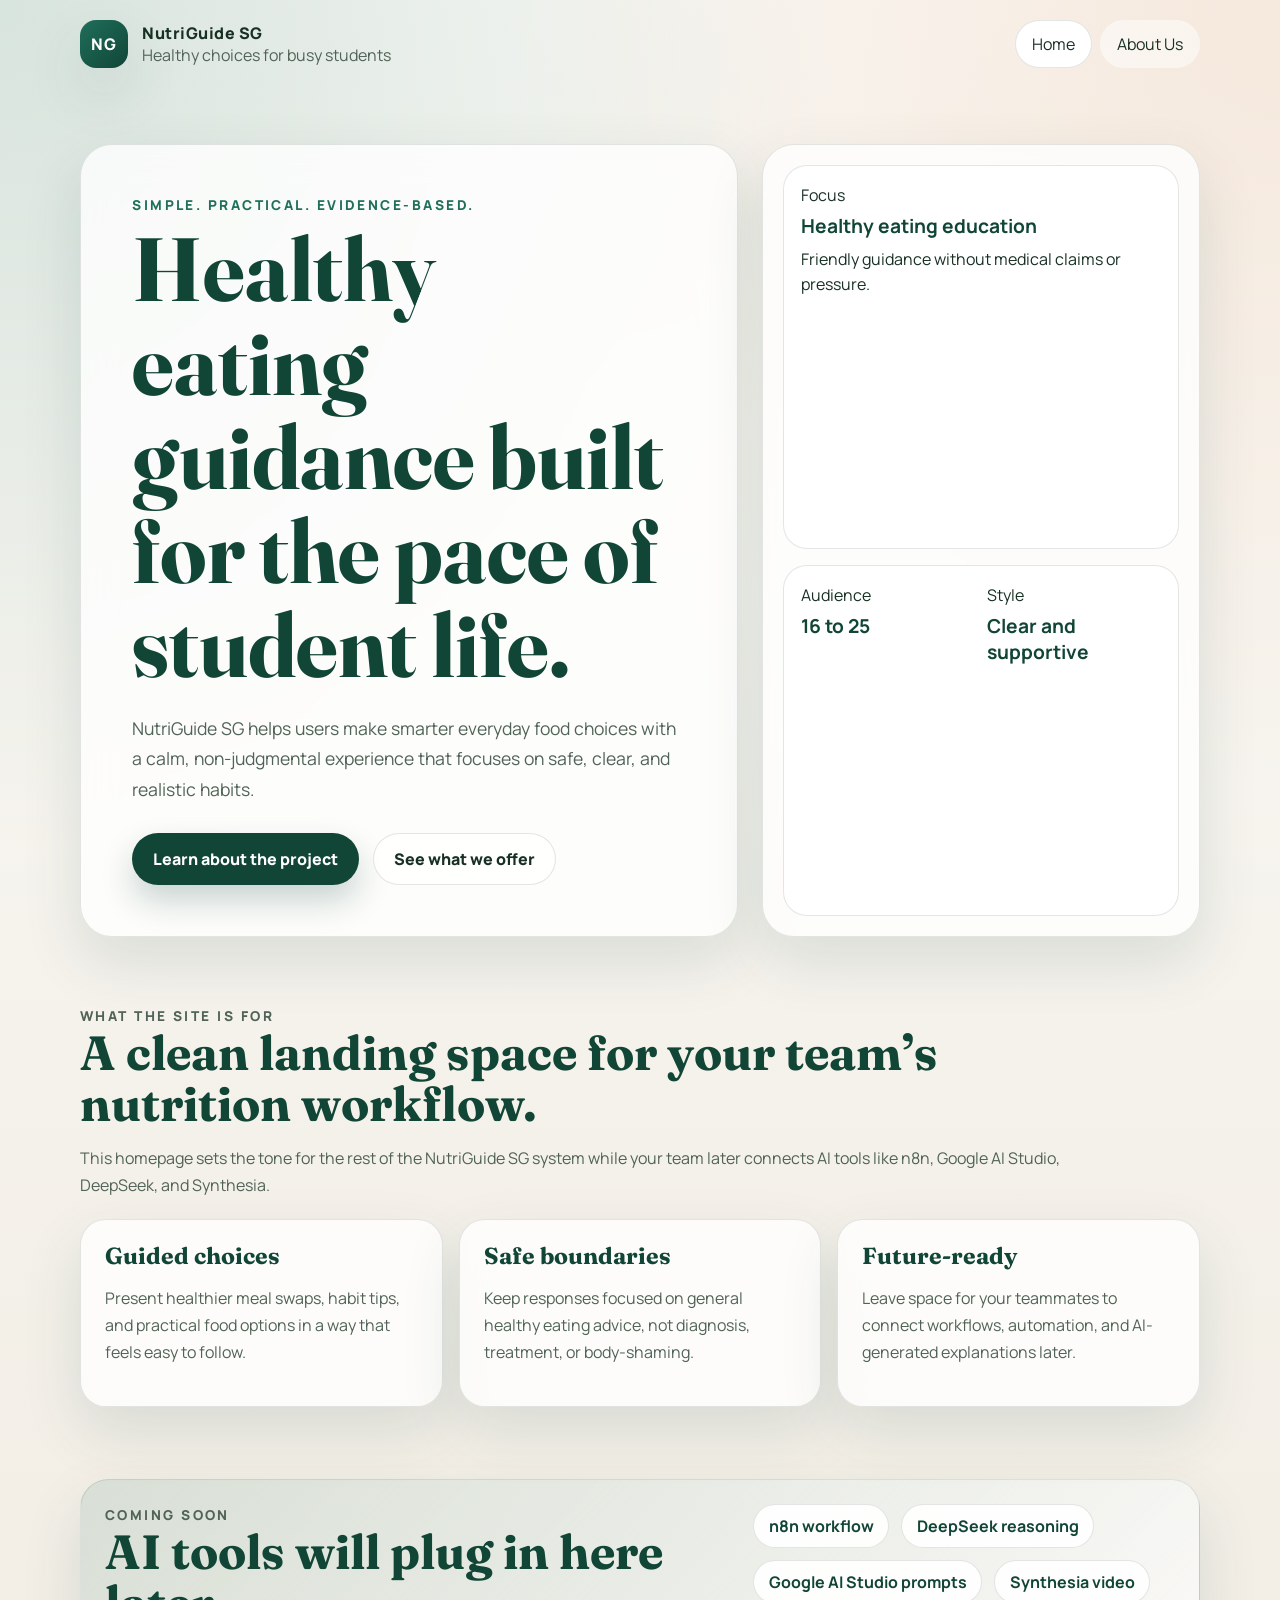
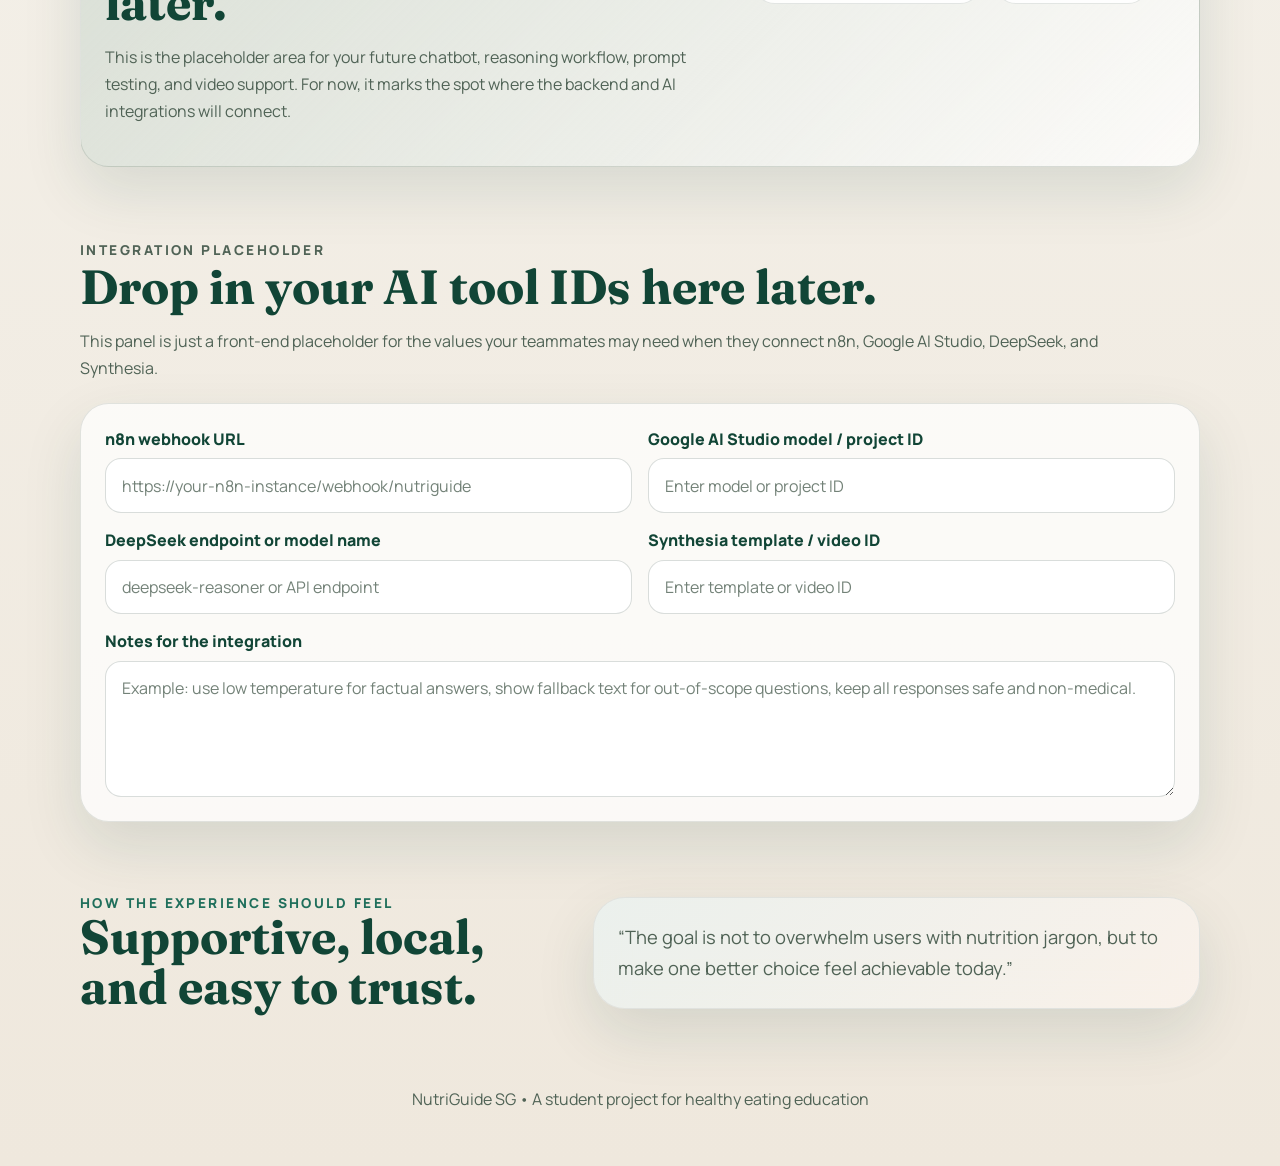
==== index.html @ a6019462 "first commit" ====
<!doctype html>
<html lang="en">
  <head>
    <meta charset="UTF-8" />
    <meta name="viewport" content="width=device-width, initial-scale=1.0" />
    <title>NutriGuide SG | Healthy Eating, Made Clear</title>
    <meta
      name="description"
      content="NutriGuide SG is a student-friendly healthy eating guide designed to make better food choices easier, clearer, and more practical."
    />
    <link rel="preconnect" href="https://fonts.googleapis.com" />
    <link rel="preconnect" href="https://fonts.gstatic.com" crossorigin />
    <link
      href="https://fonts.googleapis.com/css2?family=Fraunces:wght@600;700&family=Manrope:wght@400;500;600;700;800&display=swap"
      rel="stylesheet"
    />
    <link rel="stylesheet" href="styles.css" />
  </head>
  <body>
    <a class="skip-link" href="#main">Skip to content</a>

    <header class="site-header">
      <div class="brand">
        <div class="brand-mark" aria-hidden="true">NG</div>
        <div>
          <p class="brand-kicker">NutriGuide SG</p>
          <p class="brand-subtitle">Healthy choices for busy students</p>
        </div>
      </div>

      <nav class="site-nav" aria-label="Primary">
        <a href="index.html" aria-current="page">Home</a>
        <a href="about.html">About Us</a>
      </nav>
    </header>

    <main id="main">
      <section class="hero">
        <div class="hero-copy">
          <p class="eyebrow">Simple. Practical. Evidence-based.</p>
          <h1>Healthy eating guidance built for the pace of student life.</h1>
          <p class="lead">
            NutriGuide SG helps users make smarter everyday food choices with a calm,
            non-judgmental experience that focuses on safe, clear, and realistic habits.
          </p>
          <div class="hero-actions">
            <a class="button button-primary" href="about.html">Learn about the project</a>
            <a class="button button-secondary" href="#what-we-do">See what we offer</a>
          </div>
        </div>

        <aside class="hero-panel" aria-label="Project highlights">
          <div class="stat-card">
            <span class="stat-label">Focus</span>
            <strong>Healthy eating education</strong>
            <p>Friendly guidance without medical claims or pressure.</p>
          </div>
          <div class="stat-grid">
            <div>
              <span class="stat-label">Audience</span>
              <strong>16 to 25</strong>
            </div>
            <div>
              <span class="stat-label">Style</span>
              <strong>Clear and supportive</strong>
            </div>
          </div>
        </aside>
      </section>

      <section class="section" id="what-we-do">
        <div class="section-heading">
          <p class="eyebrow">What the site is for</p>
          <h2>A clean landing space for your team’s nutrition workflow.</h2>
          <p>
            This homepage sets the tone for the rest of the NutriGuide SG system while your team later connects AI tools like n8n, Google AI Studio, DeepSeek, and Synthesia.
          </p>
        </div>

        <div class="card-grid">
          <article class="info-card">
            <h3>Guided choices</h3>
            <p>
              Present healthier meal swaps, habit tips, and practical food options in a way that feels easy to follow.
            </p>
          </article>
          <article class="info-card">
            <h3>Safe boundaries</h3>
            <p>
              Keep responses focused on general healthy eating advice, not diagnosis, treatment, or body-shaming.
            </p>
          </article>
          <article class="info-card">
            <h3>Future-ready</h3>
            <p>
              Leave space for your teammates to connect workflows, automation, and AI-generated explanations later.
            </p>
          </article>
        </div>
      </section>

      <section class="section" id="ai-tools-placeholder">
        <div class="ai-placeholder">
          <div>
            <p class="eyebrow">Coming soon</p>
            <h2>AI tools will plug in here later.</h2>
            <p>
              This is the placeholder area for your future chatbot, reasoning workflow, prompt testing, and video support. For now, it marks the spot where the backend and AI integrations will connect.
            </p>
          </div>

          <div class="ai-pill-list" aria-label="Future AI integrations">
            <span class="ai-pill">n8n workflow</span>
            <span class="ai-pill">DeepSeek reasoning</span>
            <span class="ai-pill">Google AI Studio prompts</span>
            <span class="ai-pill">Synthesia video</span>
          </div>
        </div>
      </section>

      <section class="section" id="ai-integration-config">
        <div class="section-heading">
          <p class="eyebrow">Integration placeholder</p>
          <h2>Drop in your AI tool IDs here later.</h2>
          <p>
            This panel is just a front-end placeholder for the values your teammates may need when they connect n8n, Google AI Studio, DeepSeek, and Synthesia.
          </p>
        </div>

        <form class="integration-form">
          <label class="field">
            <span>n8n webhook URL</span>
            <input type="text" name="n8n-webhook" placeholder="https://your-n8n-instance/webhook/nutriguide" />
          </label>

          <label class="field">
            <span>Google AI Studio model / project ID</span>
            <input type="text" name="google-ai-id" placeholder="Enter model or project ID" />
          </label>

          <label class="field">
            <span>DeepSeek endpoint or model name</span>
            <input type="text" name="deepseek-id" placeholder="deepseek-reasoner or API endpoint" />
          </label>

          <label class="field">
            <span>Synthesia template / video ID</span>
            <input type="text" name="synthesia-id" placeholder="Enter template or video ID" />
          </label>

          <label class="field field-wide">
            <span>Notes for the integration</span>
            <textarea name="integration-notes" rows="4" placeholder="Example: use low temperature for factual answers, show fallback text for out-of-scope questions, keep all responses safe and non-medical."></textarea>
          </label>
        </form>
      </section>

      <section class="section split-section">
        <div>
          <p class="eyebrow">How the experience should feel</p>
          <h2>Supportive, local, and easy to trust.</h2>
        </div>
        <div class="quote-card">
          <p>
            “The goal is not to overwhelm users with nutrition jargon, but to make one better choice feel achievable today.”
          </p>
        </div>
      </section>
    </main>

    <footer class="site-footer">
      <p>NutriGuide SG • A student project for healthy eating education</p>
    </footer>
  </body>
</html>
---- styles.css ----
:root {
  color-scheme: light;
  --bg: #f4f1ea;
  --panel: rgba(255, 255, 255, 0.78);
  --panel-strong: #ffffff;
  --text: #183024;
  --muted: #506356;
  --brand: #1f6f5b;
  --brand-deep: #114536;
  --accent: #d47c3c;
  --border: rgba(24, 48, 36, 0.12);
  --shadow: 0 24px 60px rgba(17, 69, 54, 0.12);
}

* {
  box-sizing: border-box;
}

html {
  scroll-behavior: smooth;
}

body {
  margin: 0;
  font-family: "Manrope", system-ui, sans-serif;
  color: var(--text);
  background:
    radial-gradient(circle at top left, rgba(31, 111, 91, 0.16), transparent 28%),
    radial-gradient(circle at top right, rgba(212, 124, 60, 0.14), transparent 26%),
    linear-gradient(180deg, #fbfaf7 0%, var(--bg) 42%, #efe8dd 100%);
  min-height: 100vh;
}

a {
  color: inherit;
  text-decoration: none;
}

img {
  max-width: 100%;
  display: block;
}

.skip-link {
  position: absolute;
  left: 1rem;
  top: -3rem;
  background: var(--brand-deep);
  color: white;
  padding: 0.75rem 1rem;
  border-radius: 999px;
  z-index: 10;
}

.skip-link:focus {
  top: 1rem;
}

.site-header,
.hero,
.section,
.page-hero,
.site-footer {
  width: min(1120px, calc(100% - 2rem));
  margin-inline: auto;
}

.site-header {
  display: flex;
  align-items: center;
  justify-content: space-between;
  gap: 1rem;
  padding: 1.25rem 0 0.75rem;
}

.brand {
  display: flex;
  align-items: center;
  gap: 0.9rem;
}

.brand-mark {
  width: 3rem;
  height: 3rem;
  border-radius: 1rem;
  display: grid;
  place-items: center;
  background: linear-gradient(135deg, var(--brand), var(--brand-deep));
  color: white;
  font-weight: 800;
  letter-spacing: 0.04em;
  box-shadow: var(--shadow);
}

.brand-kicker,
.brand-subtitle,
.eyebrow,
.stat-label {
  margin: 0;
}

.brand-kicker {
  font-weight: 800;
  letter-spacing: 0.03em;
}

.brand-subtitle,
.section-heading p,
.lead,
.info-card p,
.quote-card p,
.about-panel p,
.timeline-item p,
.site-footer p {
  color: var(--muted);
}

.site-nav {
  display: flex;
  gap: 0.5rem;
  flex-wrap: wrap;
}

.site-nav a {
  padding: 0.75rem 1rem;
  border-radius: 999px;
  border: 1px solid transparent;
  background: rgba(255, 255, 255, 0.5);
}

.site-nav a[aria-current="page"],
.site-nav a:hover {
  border-color: var(--border);
  background: var(--panel-strong);
}

.hero,
.page-hero {
  padding: 4rem 0 2rem;
}

.hero {
  display: grid;
  grid-template-columns: minmax(0, 1.2fr) minmax(280px, 0.8fr);
  gap: 1.5rem;
  align-items: stretch;
}

.hero-copy,
.hero-panel,
.info-card,
.quote-card,
.about-panel,
.timeline-item {
  background: var(--panel);
  border: 1px solid var(--border);
  backdrop-filter: blur(16px);
  box-shadow: var(--shadow);
}

.hero-copy,
.hero-panel,
.about-panel,
.quote-card {
  border-radius: 2rem;
}

.hero-copy {
  padding: clamp(2rem, 4vw, 3.5rem);
}

.hero-panel {
  padding: 1.25rem;
  display: grid;
  gap: 1rem;
}

.eyebrow {
  font-size: 0.85rem;
  text-transform: uppercase;
  letter-spacing: 0.18em;
  color: var(--brand);
  font-weight: 800;
}

h1,
h2,
h3 {
  font-family: "Fraunces", Georgia, serif;
  line-height: 1.05;
  margin: 0;
  color: var(--brand-deep);
}

h1 {
  font-size: clamp(3rem, 7vw, 5.6rem);
  max-width: 11ch;
  margin-top: 0.5rem;
}

h2 {
  font-size: clamp(2rem, 4vw, 3rem);
}

h3 {
  font-size: 1.45rem;
}

.lead {
  font-size: 1.1rem;
  line-height: 1.75;
  max-width: 60ch;
  margin: 1.25rem 0 0;
}

.hero-actions {
  display: flex;
  gap: 0.85rem;
  flex-wrap: wrap;
  margin-top: 1.75rem;
}

.button {
  display: inline-flex;
  align-items: center;
  justify-content: center;
  min-height: 3.25rem;
  padding: 0.85rem 1.25rem;
  border-radius: 999px;
  font-weight: 800;
  border: 1px solid transparent;
  transition: transform 180ms ease, box-shadow 180ms ease, background 180ms ease;
}

.button:hover {
  transform: translateY(-1px);
}

.button-primary {
  background: var(--brand-deep);
  color: white;
  box-shadow: 0 16px 32px rgba(17, 69, 54, 0.22);
}

.button-secondary {
  background: rgba(255, 255, 255, 0.7);
  border-color: var(--border);
}

.stat-card,
.stat-grid {
  background: var(--panel-strong);
  border-radius: 1.5rem;
  border: 1px solid var(--border);
  padding: 1.1rem;
}

.stat-card strong,
.stat-grid strong {
  display: block;
  margin-top: 0.45rem;
  font-size: 1.2rem;
  color: var(--brand-deep);
}

.stat-card p {
  margin: 0.5rem 0 0;
  line-height: 1.6;
}

.stat-grid {
  display: grid;
  grid-template-columns: repeat(2, minmax(0, 1fr));
  gap: 0.75rem;
}

.section {
  padding: 2.25rem 0;
}

.section-heading {
  max-width: 64rem;
  margin-bottom: 1.25rem;
}

.section-heading p {
  line-height: 1.7;
}

.card-grid {
  display: grid;
  grid-template-columns: repeat(3, minmax(0, 1fr));
  gap: 1rem;
}

.ai-placeholder {
  display: grid;
  grid-template-columns: minmax(0, 1.2fr) minmax(240px, 0.8fr);
  gap: 1rem;
  align-items: stretch;
  padding: 1.5rem;
  border-radius: 1.8rem;
  background: linear-gradient(135deg, rgba(31, 111, 91, 0.12), rgba(255, 255, 255, 0.75));
  border: 1px solid var(--border);
  box-shadow: var(--shadow);
}

.ai-placeholder p {
  line-height: 1.7;
  color: var(--muted);
}

.ai-pill-list {
  display: flex;
  flex-wrap: wrap;
  gap: 0.75rem;
  align-content: start;
}

.ai-pill {
  display: inline-flex;
  align-items: center;
  min-height: 2.75rem;
  padding: 0.6rem 0.9rem;
  border-radius: 999px;
  background: rgba(255, 255, 255, 0.9);
  border: 1px solid var(--border);
  font-weight: 700;
  color: var(--brand-deep);
}

.integration-form {
  display: grid;
  grid-template-columns: repeat(2, minmax(0, 1fr));
  gap: 1rem;
  padding: 1.5rem;
  border-radius: 1.8rem;
  background: rgba(255, 255, 255, 0.72);
  border: 1px solid var(--border);
  box-shadow: var(--shadow);
}

.field {
  display: grid;
  gap: 0.55rem;
}

.field span {
  font-weight: 800;
  color: var(--brand-deep);
}

.field input,
.field textarea {
  width: 100%;
  border: 1px solid rgba(24, 48, 36, 0.16);
  border-radius: 1rem;
  background: rgba(255, 255, 255, 0.95);
  color: var(--text);
  font: inherit;
  padding: 0.95rem 1rem;
  outline: none;
}

.field input::placeholder,
.field textarea::placeholder {
  color: rgba(80, 99, 86, 0.8);
}

.field input:focus,
.field textarea:focus {
  border-color: rgba(31, 111, 91, 0.55);
  box-shadow: 0 0 0 4px rgba(31, 111, 91, 0.12);
}

.field textarea {
  resize: vertical;
  min-height: 8.5rem;
}

.field-wide {
  grid-column: 1 / -1;
}

.info-card,
.about-panel,
.quote-card,
.timeline-item {
  padding: 1.5rem;
}

.info-card {
  border-radius: 1.6rem;
}

.info-card p,
.about-panel p,
.quote-card p,
.timeline-item p {
  line-height: 1.7;
}

.split-section {
  display: grid;
  grid-template-columns: minmax(0, 0.9fr) minmax(0, 1.1fr);
  gap: 1rem;
  align-items: center;
}

.quote-card {
  position: relative;
  overflow: hidden;
}

.quote-card::before {
  content: "";
  position: absolute;
  inset: 0 auto auto 0;
  width: 100%;
  height: 100%;
  background: linear-gradient(135deg, rgba(31, 111, 91, 0.08), rgba(212, 124, 60, 0.08));
  pointer-events: none;
}

.quote-card p {
  position: relative;
  margin: 0;
  font-size: 1.15rem;
}

.page-hero h1 {
  max-width: 12ch;
}

.page-hero .lead {
  max-width: 70ch;
}

.about-split {
  align-items: stretch;
}

.about-panel {
  min-height: 100%;
}

.timeline {
  display: grid;
  gap: 0.9rem;
}

.timeline-item {
  display: grid;
  grid-template-columns: auto 1fr;
  gap: 1rem;
  align-items: start;
  border-radius: 1.5rem;
}

.timeline-item span {
  width: 2.25rem;
  height: 2.25rem;
  border-radius: 999px;
  display: grid;
  place-items: center;
  background: var(--brand);
  color: white;
  font-weight: 800;
}

.site-footer {
  padding: 1.5rem 0 2.5rem;
  text-align: center;
}

@media (max-width: 900px) {
  .hero,
  .card-grid,
  .ai-placeholder,
  .integration-form,
  .split-section {
    grid-template-columns: 1fr;
  }

  .site-header {
    flex-direction: column;
    align-items: flex-start;
  }

  h1 {
    max-width: none;
  }
}

@media (max-width: 640px) {
  .site-header,
  .hero,
  .section,
  .page-hero,
  .site-footer {
    width: min(100% - 1.25rem, 1120px);
  }

  .hero-copy,
  .hero-panel,
  .info-card,
  .about-panel,
  .quote-card,
  .timeline-item {
    border-radius: 1.4rem;
  }

  .hero-copy {
    padding: 1.5rem;
  }

  .site-nav {
    width: 100%;
  }

  .site-nav a {
    flex: 1 1 0;
    text-align: center;
  }

  h1 {
    font-size: clamp(2.4rem, 15vw, 3.4rem);
  }
}
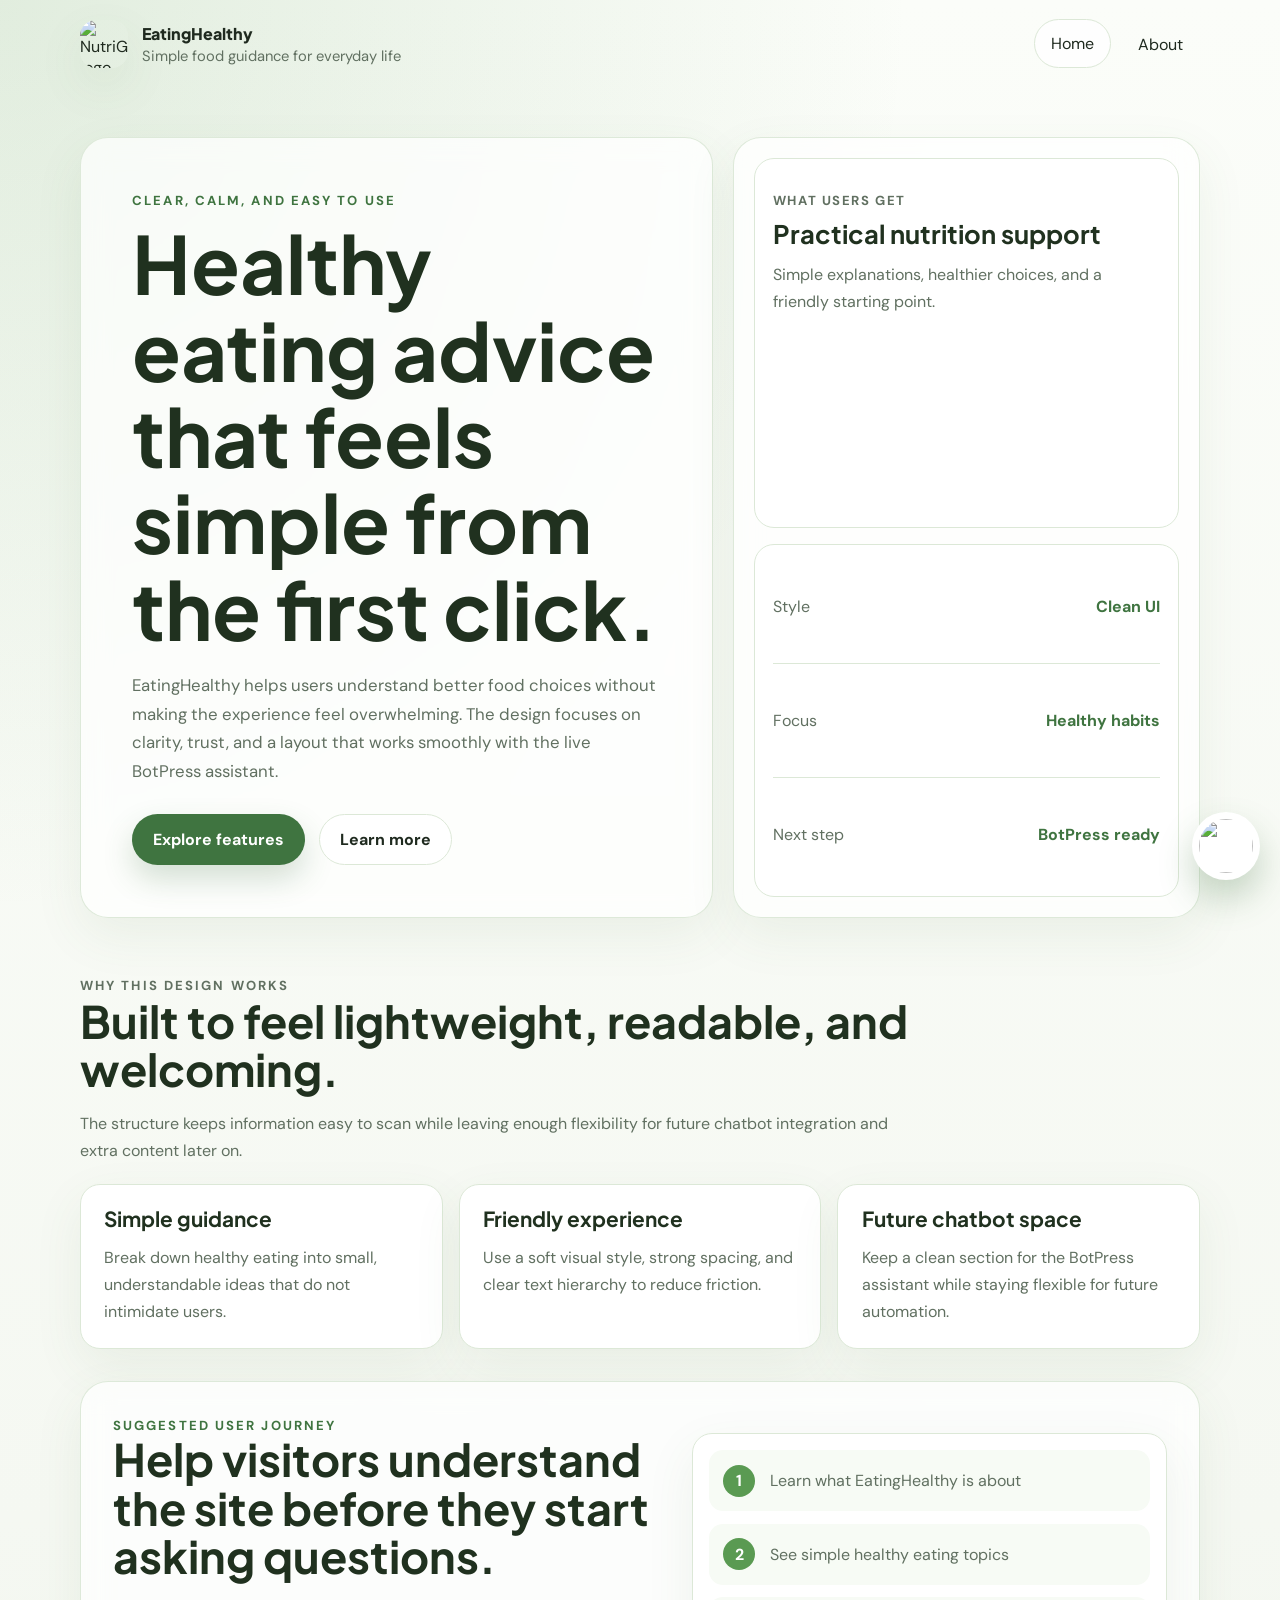
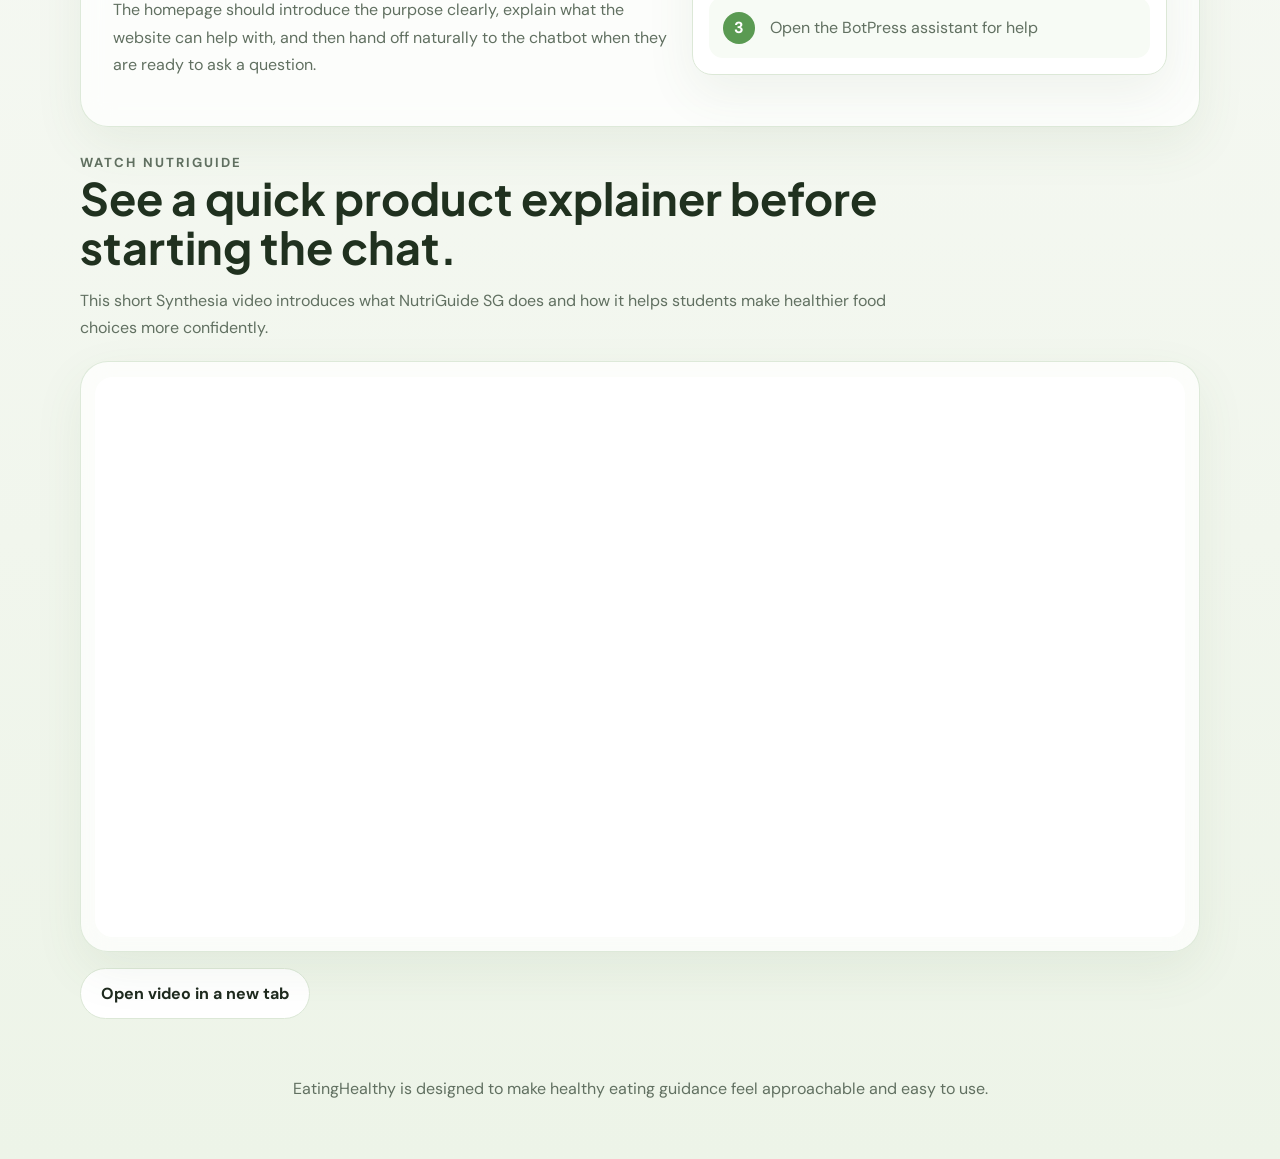
==== commit 019f1280: "added synthesia.io video" ====
--- a/index.html
+++ b/index.html
@@ -3,173 +3,224 @@
   <head>
     <meta charset="UTF-8" />
     <meta name="viewport" content="width=device-width, initial-scale=1.0" />
-    <title>NutriGuide SG | Healthy Eating, Made Clear</title>
+    <title>EatingHealthy | Simple Nutrition Guidance</title>
     <meta
       name="description"
-      content="NutriGuide SG is a student-friendly healthy eating guide designed to make better food choices easier, clearer, and more practical."
+      content="EatingHealthy is a clean, student-friendly website that makes healthy eating guidance easier to understand and prepares space for future chatbot support."
     />
     <link rel="preconnect" href="https://fonts.googleapis.com" />
     <link rel="preconnect" href="https://fonts.gstatic.com" crossorigin />
     <link
-      href="https://fonts.googleapis.com/css2?family=Fraunces:wght@600;700&family=Manrope:wght@400;500;600;700;800&display=swap"
+      href="https://fonts.googleapis.com/css2?family=DM+Sans:wght@400;500;700&family=Plus+Jakarta+Sans:wght@500;700;800&display=swap"
       rel="stylesheet"
     />
+    <link rel="icon" type="image/png" href="images/NutriGuide round.png" />
     <link rel="stylesheet" href="styles.css" />
   </head>
   <body>
     <a class="skip-link" href="#main">Skip to content</a>
 
-    <header class="site-header">
-      <div class="brand">
-        <div class="brand-mark" aria-hidden="true">NG</div>
-        <div>
-          <p class="brand-kicker">NutriGuide SG</p>
-          <p class="brand-subtitle">Healthy choices for busy students</p>
+    <div class="page-shell">
+      <header class="site-header">
+        <a class="brand" href="index.html" aria-label="EatingHealthy home">
+          <img
+            class="brand-mark"
+            src="images/NutriGuide round.png"
+            alt="NutriGuide logo"
+          />
+          <span class="brand-copy">
+            <span class="brand-name">EatingHealthy</span>
+            <span class="brand-tagline">Simple food guidance for everyday life</span>
+          </span>
+        </a>
+
+        <nav class="site-nav" aria-label="Primary">
+          <a href="index.html" aria-current="page">Home</a>
+          <a href="about.html">About</a>
+        </nav>
+      </header>
+
+      <main id="main">
+        <section class="hero">
+          <div class="hero-copy">
+            <p class="eyebrow">Clear, calm, and easy to use</p>
+            <h1>Healthy eating advice that feels simple from the first click.</h1>
+            <p class="lead">
+              EatingHealthy helps users understand better food choices without
+              making the experience feel overwhelming. The design focuses on clarity,
+              trust, and a layout that works smoothly with the live BotPress assistant.
+            </p>
+
+            <div class="hero-actions">
+              <a class="button button-primary" href="#features">Explore features</a>
+              <a class="button button-secondary" href="about.html">Learn more</a>
+            </div>
+          </div>
+
+          <aside class="hero-panel" aria-label="Quick overview">
+            <div class="panel-card">
+              <p class="panel-label">What users get</p>
+              <h2>Practical nutrition support</h2>
+              <p>Simple explanations, healthier choices, and a friendly starting point.</p>
+            </div>
+
+            <div class="panel-stats">
+              <div>
+                <span>Style</span>
+                <strong>Clean UI</strong>
+              </div>
+              <div>
+                <span>Focus</span>
+                <strong>Healthy habits</strong>
+              </div>
+              <div>
+                <span>Next step</span>
+                <strong>BotPress ready</strong>
+              </div>
+            </div>
+          </aside>
+        </section>
+
+        <section class="section" id="features">
+          <div class="section-heading">
+            <p class="eyebrow">Why this design works</p>
+            <h2>Built to feel lightweight, readable, and welcoming.</h2>
+            <p>
+              The structure keeps information easy to scan while leaving enough flexibility
+              for future chatbot integration and extra content later on.
+            </p>
+          </div>
+
+          <div class="card-grid">
+            <article class="info-card">
+              <h3>Simple guidance</h3>
+              <p>
+                Break down healthy eating into small, understandable ideas that do not intimidate users.
+              </p>
+            </article>
+            <article class="info-card">
+              <h3>Friendly experience</h3>
+              <p>
+                Use a soft visual style, strong spacing, and clear text hierarchy to reduce friction.
+              </p>
+            </article>
+            <article class="info-card">
+              <h3>Future chatbot space</h3>
+              <p>
+                Keep a clean section for the BotPress assistant while staying flexible for future automation.
+              </p>
+            </article>
+          </div>
+        </section>
+
+        <section class="section section-band">
+          <div class="split-layout">
+            <div>
+              <p class="eyebrow">Suggested user journey</p>
+              <h2>Help visitors understand the site before they start asking questions.</h2>
+              <p class="body-copy">
+                The homepage should introduce the purpose clearly, explain what the website can help with,
+                and then hand off naturally to the chatbot when they are ready to ask a question.
+              </p>
+            </div>
+
+            <div class="journey-card">
+              <div class="journey-step">
+                <span>1</span>
+                <p>Learn what EatingHealthy is about</p>
+              </div>
+              <div class="journey-step">
+                <span>2</span>
+                <p>See simple healthy eating topics</p>
+              </div>
+              <div class="journey-step">
+                <span>3</span>
+                <p>Open the BotPress assistant for help</p>
+              </div>
+            </div>
+          </div>
+        </section>
+
+        <section class="section" id="video">
+          <div class="section-heading">
+            <p class="eyebrow">Watch NutriGuide</p>
+            <h2>See a quick product explainer before starting the chat.</h2>
+            <p>
+              This short Synthesia video introduces what NutriGuide SG does and how it helps
+              students make healthier food choices more confidently.
+            </p>
+          </div>
+
+          <div class="video-embed">
+            <iframe
+              src="https://share.synthesia.io/3ce0b8dd-268c-486f-b00f-d6ace5dd65a6"
+              title="NutriGuide SG Product Explainer"
+              loading="lazy"
+              allow="fullscreen; picture-in-picture"
+              allowfullscreen
+            ></iframe>
+          </div>
+
+          <p class="video-link">
+            <a
+              class="button button-secondary"
+              href="https://share.synthesia.io/3ce0b8dd-268c-486f-b00f-d6ace5dd65a6"
+              target="_blank"
+              rel="noopener noreferrer"
+            >
+              Open video in a new tab
+            </a>
+          </p>
+        </section>
+
+      </main>
+
+      <footer class="site-footer">
+        <p>EatingHealthy is designed to make healthy eating guidance feel approachable and easy to use.</p>
+      </footer>
+    </div>
+
+    <div class="chat-widget">
+      <button
+        class="chat-toggle"
+        type="button"
+        aria-expanded="false"
+        aria-controls="chat-panel"
+        aria-label="Open chat assistant"
+      >
+        <img
+          class="chat-toggle-icon"
+          src="images/NutriGuide round.png"
+          alt=""
+          aria-hidden="true"
+        />
+      </button>
+
+      <section class="chat-panel" id="chat-panel" aria-label="EatingHealthy chat assistant" hidden>
+        <div class="chat-panel-header">
+          <div class="chat-panel-heading">
+            <img
+              class="chat-panel-icon"
+              src="images/NutriGuide round.png"
+              alt="NutriGuide logo"
+            />
+            <div>
+              <p class="chat-panel-title">EatingHealthy Assistant</p>
+              <p class="chat-panel-subtitle">Ask healthy eating questions anytime.</p>
+            </div>
+          </div>
+          <button class="chat-close" type="button" aria-label="Close chat assistant">×</button>
         </div>
-      </div>
-
-      <nav class="site-nav" aria-label="Primary">
-        <a href="index.html" aria-current="page">Home</a>
-        <a href="about.html">About Us</a>
-      </nav>
-    </header>
-
-    <main id="main">
-      <section class="hero">
-        <div class="hero-copy">
-          <p class="eyebrow">Simple. Practical. Evidence-based.</p>
-          <h1>Healthy eating guidance built for the pace of student life.</h1>
-          <p class="lead">
-            NutriGuide SG helps users make smarter everyday food choices with a calm,
-            non-judgmental experience that focuses on safe, clear, and realistic habits.
-          </p>
-          <div class="hero-actions">
-            <a class="button button-primary" href="about.html">Learn about the project</a>
-            <a class="button button-secondary" href="#what-we-do">See what we offer</a>
-          </div>
-        </div>
-
-        <aside class="hero-panel" aria-label="Project highlights">
-          <div class="stat-card">
-            <span class="stat-label">Focus</span>
-            <strong>Healthy eating education</strong>
-            <p>Friendly guidance without medical claims or pressure.</p>
-          </div>
-          <div class="stat-grid">
-            <div>
-              <span class="stat-label">Audience</span>
-              <strong>16 to 25</strong>
-            </div>
-            <div>
-              <span class="stat-label">Style</span>
-              <strong>Clear and supportive</strong>
-            </div>
-          </div>
-        </aside>
+
+        <iframe
+          class="chat-embed"
+          src="https://cdn.botpress.cloud/webchat/v3.6/shareable.html?configUrl=https://files.bpcontent.cloud/2026/07/05/16/20260705163615-MKP40SN4.json"
+          title="EatingHealthy BotPress Chat"
+          loading="lazy"
+        ></iframe>
       </section>
-
-      <section class="section" id="what-we-do">
-        <div class="section-heading">
-          <p class="eyebrow">What the site is for</p>
-          <h2>A clean landing space for your team’s nutrition workflow.</h2>
-          <p>
-            This homepage sets the tone for the rest of the NutriGuide SG system while your team later connects AI tools like n8n, Google AI Studio, DeepSeek, and Synthesia.
-          </p>
-        </div>
-
-        <div class="card-grid">
-          <article class="info-card">
-            <h3>Guided choices</h3>
-            <p>
-              Present healthier meal swaps, habit tips, and practical food options in a way that feels easy to follow.
-            </p>
-          </article>
-          <article class="info-card">
-            <h3>Safe boundaries</h3>
-            <p>
-              Keep responses focused on general healthy eating advice, not diagnosis, treatment, or body-shaming.
-            </p>
-          </article>
-          <article class="info-card">
-            <h3>Future-ready</h3>
-            <p>
-              Leave space for your teammates to connect workflows, automation, and AI-generated explanations later.
-            </p>
-          </article>
-        </div>
-      </section>
-
-      <section class="section" id="ai-tools-placeholder">
-        <div class="ai-placeholder">
-          <div>
-            <p class="eyebrow">Coming soon</p>
-            <h2>AI tools will plug in here later.</h2>
-            <p>
-              This is the placeholder area for your future chatbot, reasoning workflow, prompt testing, and video support. For now, it marks the spot where the backend and AI integrations will connect.
-            </p>
-          </div>
-
-          <div class="ai-pill-list" aria-label="Future AI integrations">
-            <span class="ai-pill">n8n workflow</span>
-            <span class="ai-pill">DeepSeek reasoning</span>
-            <span class="ai-pill">Google AI Studio prompts</span>
-            <span class="ai-pill">Synthesia video</span>
-          </div>
-        </div>
-      </section>
-
-      <section class="section" id="ai-integration-config">
-        <div class="section-heading">
-          <p class="eyebrow">Integration placeholder</p>
-          <h2>Drop in your AI tool IDs here later.</h2>
-          <p>
-            This panel is just a front-end placeholder for the values your teammates may need when they connect n8n, Google AI Studio, DeepSeek, and Synthesia.
-          </p>
-        </div>
-
-        <form class="integration-form">
-          <label class="field">
-            <span>n8n webhook URL</span>
-            <input type="text" name="n8n-webhook" placeholder="https://your-n8n-instance/webhook/nutriguide" />
-          </label>
-
-          <label class="field">
-            <span>Google AI Studio model / project ID</span>
-            <input type="text" name="google-ai-id" placeholder="Enter model or project ID" />
-          </label>
-
-          <label class="field">
-            <span>DeepSeek endpoint or model name</span>
-            <input type="text" name="deepseek-id" placeholder="deepseek-reasoner or API endpoint" />
-          </label>
-
-          <label class="field">
-            <span>Synthesia template / video ID</span>
-            <input type="text" name="synthesia-id" placeholder="Enter template or video ID" />
-          </label>
-
-          <label class="field field-wide">
-            <span>Notes for the integration</span>
-            <textarea name="integration-notes" rows="4" placeholder="Example: use low temperature for factual answers, show fallback text for out-of-scope questions, keep all responses safe and non-medical."></textarea>
-          </label>
-        </form>
-      </section>
-
-      <section class="section split-section">
-        <div>
-          <p class="eyebrow">How the experience should feel</p>
-          <h2>Supportive, local, and easy to trust.</h2>
-        </div>
-        <div class="quote-card">
-          <p>
-            “The goal is not to overwhelm users with nutrition jargon, but to make one better choice feel achievable today.”
-          </p>
-        </div>
-      </section>
-    </main>
-
-    <footer class="site-footer">
-      <p>NutriGuide SG • A student project for healthy eating education</p>
-    </footer>
+    </div>
+
+    <script src="script.js"></script>
   </body>
 </html>
--- a/styles.css
+++ b/styles.css
@@ -1,15 +1,20 @@
 :root {
   color-scheme: light;
-  --bg: #f4f1ea;
-  --panel: rgba(255, 255, 255, 0.78);
-  --panel-strong: #ffffff;
-  --text: #183024;
-  --muted: #506356;
-  --brand: #1f6f5b;
-  --brand-deep: #114536;
-  --accent: #d47c3c;
-  --border: rgba(24, 48, 36, 0.12);
-  --shadow: 0 24px 60px rgba(17, 69, 54, 0.12);
+  --bg: #f5f8f2;
+  --bg-soft: #edf5e8;
+  --surface: #ffffff;
+  --surface-muted: #f7fbf5;
+  --text: #1f2a1f;
+  --muted: #617061;
+  --line: #dce8d7;
+  --brand: #5a9a52;
+  --brand-deep: #3f7440;
+  --accent: #eef7ea;
+  --shadow: 0 18px 50px rgba(72, 112, 69, 0.08);
+  --radius-lg: 28px;
+  --radius-md: 20px;
+  --radius-sm: 14px;
+  --container: min(1120px, calc(100% - 2rem));
 }
 
 * {
@@ -22,13 +27,11 @@
 
 body {
   margin: 0;
-  font-family: "Manrope", system-ui, sans-serif;
+  font-family: "DM Sans", system-ui, sans-serif;
   color: var(--text);
   background:
-    radial-gradient(circle at top left, rgba(31, 111, 91, 0.16), transparent 28%),
-    radial-gradient(circle at top right, rgba(212, 124, 60, 0.14), transparent 26%),
-    linear-gradient(180deg, #fbfaf7 0%, var(--bg) 42%, #efe8dd 100%);
-  min-height: 100vh;
+    radial-gradient(circle at top left, rgba(90, 154, 82, 0.16), transparent 30%),
+    linear-gradient(180deg, #fbfdf9 0%, var(--bg) 55%, #edf4e8 100%);
 }
 
 a {
@@ -37,23 +40,27 @@
 }
 
 img {
+  display: block;
   max-width: 100%;
-  display: block;
 }
 
 .skip-link {
   position: absolute;
   left: 1rem;
   top: -3rem;
+  z-index: 20;
+  padding: 0.75rem 1rem;
+  border-radius: 999px;
   background: var(--brand-deep);
-  color: white;
-  padding: 0.75rem 1rem;
-  border-radius: 999px;
-  z-index: 10;
+  color: #ffffff;
 }
 
 .skip-link:focus {
   top: 1rem;
+}
+
+.page-shell {
+  min-height: 100vh;
 }
 
 .site-header,
@@ -61,7 +68,7 @@
 .section,
 .page-hero,
 .site-footer {
-  width: min(1120px, calc(100% - 2rem));
+  width: var(--container);
   margin-inline: auto;
 }
 
@@ -70,11 +77,11 @@
   align-items: center;
   justify-content: space-between;
   gap: 1rem;
-  padding: 1.25rem 0 0.75rem;
+  padding: 1.25rem 0;
 }
 
 .brand {
-  display: flex;
+  display: inline-flex;
   align-items: center;
   gap: 0.9rem;
 }
@@ -82,154 +89,167 @@
 .brand-mark {
   width: 3rem;
   height: 3rem;
+  flex: 0 0 3rem;
+  object-fit: cover;
   border-radius: 1rem;
-  display: grid;
-  place-items: center;
-  background: linear-gradient(135deg, var(--brand), var(--brand-deep));
-  color: white;
+  box-shadow: var(--shadow);
+}
+
+.brand-copy {
+  display: grid;
+  gap: 0.15rem;
+}
+
+.brand-name,
+.brand-tagline,
+.eyebrow,
+.panel-label,
+.panel-stats span {
+  margin: 0;
+}
+
+.brand-name {
+  font-family: "Plus Jakarta Sans", system-ui, sans-serif;
   font-weight: 800;
-  letter-spacing: 0.04em;
-  box-shadow: var(--shadow);
-}
-
-.brand-kicker,
-.brand-subtitle,
-.eyebrow,
-.stat-label {
-  margin: 0;
-}
-
-.brand-kicker {
-  font-weight: 800;
-  letter-spacing: 0.03em;
-}
-
-.brand-subtitle,
-.section-heading p,
-.lead,
-.info-card p,
-.quote-card p,
-.about-panel p,
-.timeline-item p,
-.site-footer p {
+  font-size: 1rem;
+}
+
+.brand-tagline {
   color: var(--muted);
+  font-size: 0.92rem;
 }
 
 .site-nav {
   display: flex;
-  gap: 0.5rem;
+  gap: 0.65rem;
   flex-wrap: wrap;
 }
 
 .site-nav a {
-  padding: 0.75rem 1rem;
+  padding: 0.8rem 1rem;
   border-radius: 999px;
   border: 1px solid transparent;
-  background: rgba(255, 255, 255, 0.5);
-}
-
-.site-nav a[aria-current="page"],
-.site-nav a:hover {
-  border-color: var(--border);
-  background: var(--panel-strong);
+  transition: background-color 160ms ease, border-color 160ms ease, transform 160ms ease;
+}
+
+.site-nav a:hover,
+.site-nav a[aria-current="page"] {
+  background: rgba(255, 255, 255, 0.8);
+  border-color: var(--line);
+  transform: translateY(-1px);
 }
 
 .hero,
 .page-hero {
-  padding: 4rem 0 2rem;
+  padding: 3rem 0 2rem;
 }
 
 .hero {
   display: grid;
-  grid-template-columns: minmax(0, 1.2fr) minmax(280px, 0.8fr);
-  gap: 1.5rem;
+  grid-template-columns: minmax(0, 1.15fr) minmax(280px, 0.85fr);
+  gap: 1.25rem;
   align-items: stretch;
 }
 
 .hero-copy,
 .hero-panel,
 .info-card,
-.quote-card,
-.about-panel,
-.timeline-item {
-  background: var(--panel);
-  border: 1px solid var(--border);
-  backdrop-filter: blur(16px);
+.journey-card,
+.chatbot-shell,
+.page-hero,
+.section-band {
+  background: rgba(255, 255, 255, 0.72);
+  backdrop-filter: blur(14px);
+  border: 1px solid rgba(220, 232, 215, 0.95);
   box-shadow: var(--shadow);
 }
 
 .hero-copy,
 .hero-panel,
-.about-panel,
-.quote-card {
-  border-radius: 2rem;
-}
-
-.hero-copy {
-  padding: clamp(2rem, 4vw, 3.5rem);
-}
-
-.hero-panel {
+.page-hero,
+.chatbot-shell,
+.section-band {
+  border-radius: var(--radius-lg);
+}
+
+.hero-copy,
+.page-hero {
+  padding: clamp(1.75rem, 4vw, 3.25rem);
+}
+
+.hero-panel,
+.chatbot-shell {
   padding: 1.25rem;
-  display: grid;
-  gap: 1rem;
 }
 
 .eyebrow {
-  font-size: 0.85rem;
+  display: inline-block;
+  color: var(--brand-deep);
+  font-size: 0.82rem;
+  font-weight: 700;
   text-transform: uppercase;
-  letter-spacing: 0.18em;
-  color: var(--brand);
-  font-weight: 800;
+  letter-spacing: 0.16em;
 }
 
 h1,
 h2,
 h3 {
-  font-family: "Fraunces", Georgia, serif;
-  line-height: 1.05;
   margin: 0;
-  color: var(--brand-deep);
+  font-family: "Plus Jakarta Sans", system-ui, sans-serif;
+  color: #20311f;
+  line-height: 1.08;
 }
 
 h1 {
-  font-size: clamp(3rem, 7vw, 5.6rem);
   max-width: 11ch;
-  margin-top: 0.5rem;
+  margin-top: 0.65rem;
+  font-size: clamp(2.8rem, 7vw, 5rem);
 }
 
 h2 {
-  font-size: clamp(2rem, 4vw, 3rem);
+  font-size: clamp(1.9rem, 4vw, 2.8rem);
 }
 
 h3 {
-  font-size: 1.45rem;
+  font-size: 1.3rem;
+}
+
+.lead,
+.body-copy,
+.section-heading p,
+.panel-card p,
+.info-card p,
+.journey-step p,
+.chatbot-copy p,
+.chat-message,
+.site-footer p {
+  color: var(--muted);
+  line-height: 1.7;
 }
 
 .lead {
-  font-size: 1.1rem;
-  line-height: 1.75;
   max-width: 60ch;
-  margin: 1.25rem 0 0;
+  margin: 1.2rem 0 0;
+  font-size: 1.05rem;
 }
 
 .hero-actions {
   display: flex;
   gap: 0.85rem;
   flex-wrap: wrap;
-  margin-top: 1.75rem;
+  margin-top: 1.8rem;
 }
 
 .button {
   display: inline-flex;
   align-items: center;
   justify-content: center;
-  min-height: 3.25rem;
+  min-height: 3.2rem;
   padding: 0.85rem 1.25rem;
   border-radius: 999px;
-  font-weight: 800;
   border: 1px solid transparent;
-  transition: transform 180ms ease, box-shadow 180ms ease, background 180ms ease;
+  font-weight: 700;
+  transition: transform 160ms ease, box-shadow 160ms ease, background-color 160ms ease;
 }
 
 .button:hover {
@@ -238,53 +258,110 @@
 
 .button-primary {
   background: var(--brand-deep);
-  color: white;
-  box-shadow: 0 16px 32px rgba(17, 69, 54, 0.22);
+  color: #ffffff;
+  box-shadow: 0 14px 30px rgba(63, 116, 64, 0.22);
 }
 
 .button-secondary {
-  background: rgba(255, 255, 255, 0.7);
-  border-color: var(--border);
-}
-
-.stat-card,
-.stat-grid {
-  background: var(--panel-strong);
-  border-radius: 1.5rem;
-  border: 1px solid var(--border);
-  padding: 1.1rem;
-}
-
-.stat-card strong,
-.stat-grid strong {
+  background: #ffffff;
+  border-color: var(--line);
+}
+
+.hero-panel {
+  display: grid;
+  gap: 1rem;
+}
+
+.panel-card,
+.panel-stats,
+.chat-window,
+.info-card,
+.journey-card {
+  background: var(--surface);
+  border: 1px solid var(--line);
+}
+
+.panel-card,
+.panel-stats,
+.chat-window {
+  border-radius: var(--radius-md);
+  padding: 1.15rem;
+}
+
+.panel-label {
+  color: var(--brand-deep);
+  font-size: 0.82rem;
+  font-weight: 700;
+  text-transform: uppercase;
+  letter-spacing: 0.12em;
+}
+
+.panel-card h2 {
+  font-size: 1.6rem;
+  margin-top: 0.5rem;
+}
+
+.panel-card p {
+  margin: 0.8rem 0 0;
+}
+
+.panel-stats {
+  display: grid;
+  gap: 0.85rem;
+}
+
+.panel-stats div {
+  display: flex;
+  justify-content: space-between;
+  align-items: center;
+  gap: 1rem;
+  padding-bottom: 0.85rem;
+  border-bottom: 1px solid var(--line);
+}
+
+.panel-stats div:last-child {
+  padding-bottom: 0;
+  border-bottom: 0;
+}
+
+.panel-stats span {
+  color: var(--muted);
+}
+
+.panel-stats strong {
+  color: var(--brand-deep);
+}
+
+.section {
+  padding: 1.5rem 0 2rem;
+}
+
+.section-heading {
+  max-width: 52rem;
+  margin-bottom: 1.25rem;
+}
+
+.video-embed {
+  overflow: hidden;
+  border-radius: var(--radius-lg);
+  background: rgba(255, 255, 255, 0.72);
+  backdrop-filter: blur(14px);
+  border: 1px solid rgba(220, 232, 215, 0.95);
+  box-shadow: var(--shadow);
+  padding: 0.9rem;
+}
+
+.video-embed iframe {
   display: block;
-  margin-top: 0.45rem;
-  font-size: 1.2rem;
-  color: var(--brand-deep);
-}
-
-.stat-card p {
-  margin: 0.5rem 0 0;
-  line-height: 1.6;
-}
-
-.stat-grid {
-  display: grid;
-  grid-template-columns: repeat(2, minmax(0, 1fr));
-  gap: 0.75rem;
-}
-
-.section {
-  padding: 2.25rem 0;
-}
-
-.section-heading {
-  max-width: 64rem;
-  margin-bottom: 1.25rem;
-}
-
-.section-heading p {
-  line-height: 1.7;
+  width: 100%;
+  min-height: 560px;
+  border: 0;
+  border-radius: calc(var(--radius-lg) - 10px);
+  background: #ffffff;
+}
+
+.video-link {
+  margin: 1rem 0 0;
 }
 
 .card-grid {
@@ -293,192 +370,227 @@
   gap: 1rem;
 }
 
-.ai-placeholder {
-  display: grid;
-  grid-template-columns: minmax(0, 1.2fr) minmax(240px, 0.8fr);
-  gap: 1rem;
-  align-items: stretch;
-  padding: 1.5rem;
-  border-radius: 1.8rem;
-  background: linear-gradient(135deg, rgba(31, 111, 91, 0.12), rgba(255, 255, 255, 0.75));
-  border: 1px solid var(--border);
-  box-shadow: var(--shadow);
-}
-
-.ai-placeholder p {
-  line-height: 1.7;
-  color: var(--muted);
-}
-
-.ai-pill-list {
+.info-card {
+  padding: 1.45rem;
+  border-radius: var(--radius-md);
+}
+
+.info-card p {
+  margin: 0.8rem 0 0;
+}
+
+.section-band {
+  padding: clamp(1.5rem, 3vw, 2rem);
+}
+
+.split-layout {
+  display: grid;
+  grid-template-columns: minmax(0, 1fr) minmax(280px, 0.85fr);
+  gap: 1.25rem;
+  align-items: center;
+}
+
+.journey-card {
+  display: grid;
+  gap: 0.8rem;
+  padding: 1rem;
+  border-radius: var(--radius-md);
+}
+
+.journey-step {
+  display: grid;
+  grid-template-columns: auto 1fr;
+  gap: 0.9rem;
+  align-items: center;
+  padding: 0.9rem;
+  border-radius: var(--radius-sm);
+  background: var(--surface-muted);
+}
+
+.journey-step span {
+  width: 2rem;
+  height: 2rem;
+  display: grid;
+  place-items: center;
+  border-radius: 999px;
+  background: var(--brand);
+  color: #ffffff;
+  font-weight: 700;
+}
+
+.journey-step p {
+  margin: 0;
+}
+
+.chatbot-shell {
+  display: grid;
+  grid-template-columns: minmax(0, 1fr) minmax(260px, 0.9fr);
+  gap: 1.25rem;
+  align-items: center;
+}
+
+.chat-window {
+  padding: 0;
+  overflow: hidden;
+}
+
+.chat-window-top {
   display: flex;
-  flex-wrap: wrap;
-  gap: 0.75rem;
-  align-content: start;
-}
-
-.ai-pill {
-  display: inline-flex;
-  align-items: center;
-  min-height: 2.75rem;
-  padding: 0.6rem 0.9rem;
-  border-radius: 999px;
-  background: rgba(255, 255, 255, 0.9);
-  border: 1px solid var(--border);
-  font-weight: 700;
-  color: var(--brand-deep);
-}
-
-.integration-form {
-  display: grid;
-  grid-template-columns: repeat(2, minmax(0, 1fr));
-  gap: 1rem;
-  padding: 1.5rem;
-  border-radius: 1.8rem;
-  background: rgba(255, 255, 255, 0.72);
-  border: 1px solid var(--border);
-  box-shadow: var(--shadow);
-}
-
-.field {
-  display: grid;
-  gap: 0.55rem;
-}
-
-.field span {
-  font-weight: 800;
-  color: var(--brand-deep);
-}
-
-.field input,
-.field textarea {
-  width: 100%;
-  border: 1px solid rgba(24, 48, 36, 0.16);
+  gap: 0.4rem;
+  padding: 0.9rem 1rem;
+  background: var(--surface-muted);
+  border-bottom: 1px solid var(--line);
+}
+
+.chat-dot {
+  width: 0.7rem;
+  height: 0.7rem;
+  border-radius: 999px;
+  background: #b7cdb0;
+}
+
+.chat-message {
+  margin: 1rem;
+  padding: 0.9rem 1rem;
   border-radius: 1rem;
-  background: rgba(255, 255, 255, 0.95);
-  color: var(--text);
+  background: #f5f8f3;
+}
+
+.chat-message-brand {
+  background: #e8f5e4;
+  color: #254628;
+}
+
+.page-hero {
+  max-width: 58rem;
+}
+
+.site-footer {
+  padding: 0.5rem 0 2.5rem;
+  text-align: center;
+}
+
+.chat-widget {
+  position: fixed;
+  right: 1.25rem;
+  bottom: 1.25rem;
+  z-index: 50;
+  display: grid;
+  justify-items: end;
+  gap: 0.85rem;
+}
+
+.chat-toggle,
+.chat-close {
+  border: 0;
   font: inherit;
-  padding: 0.95rem 1rem;
-  outline: none;
-}
-
-.field input::placeholder,
-.field textarea::placeholder {
-  color: rgba(80, 99, 86, 0.8);
-}
-
-.field input:focus,
-.field textarea:focus {
-  border-color: rgba(31, 111, 91, 0.55);
-  box-shadow: 0 0 0 4px rgba(31, 111, 91, 0.12);
-}
-
-.field textarea {
-  resize: vertical;
-  min-height: 8.5rem;
-}
-
-.field-wide {
-  grid-column: 1 / -1;
-}
-
-.info-card,
-.about-panel,
-.quote-card,
-.timeline-item {
-  padding: 1.5rem;
-}
-
-.info-card {
-  border-radius: 1.6rem;
-}
-
-.info-card p,
-.about-panel p,
-.quote-card p,
-.timeline-item p {
-  line-height: 1.7;
-}
-
-.split-section {
-  display: grid;
-  grid-template-columns: minmax(0, 0.9fr) minmax(0, 1.1fr);
-  gap: 1rem;
-  align-items: center;
-}
-
-.quote-card {
-  position: relative;
-  overflow: hidden;
-}
-
-.quote-card::before {
-  content: "";
-  position: absolute;
-  inset: 0 auto auto 0;
+  cursor: pointer;
+}
+
+.chat-toggle {
+  width: 4.25rem;
+  height: 4.25rem;
+  padding: 0.45rem;
+  border-radius: 999px;
+  display: grid;
+  place-items: center;
+  background: #ffffff;
+  box-shadow: 0 18px 34px rgba(63, 116, 64, 0.28);
+  transition: transform 160ms ease, box-shadow 160ms ease;
+}
+
+.chat-toggle-icon {
   width: 100%;
   height: 100%;
-  background: linear-gradient(135deg, rgba(31, 111, 91, 0.08), rgba(212, 124, 60, 0.08));
-  pointer-events: none;
-}
-
-.quote-card p {
-  position: relative;
+  object-fit: cover;
+  border-radius: 999px;
+}
+
+.chat-toggle:hover,
+.chat-toggle:focus-visible {
+  transform: translateY(-2px);
+  box-shadow: 0 22px 38px rgba(63, 116, 64, 0.34);
+}
+
+.chat-panel {
+  width: min(380px, calc(100vw - 1.5rem));
+  height: min(640px, calc(100vh - 7rem));
+  display: grid;
+  grid-template-rows: auto 1fr;
+  overflow: hidden;
+  border-radius: 24px;
+  background: rgba(255, 255, 255, 0.98);
+  border: 1px solid var(--line);
+  box-shadow: 0 28px 60px rgba(31, 42, 31, 0.18);
+}
+
+.chat-panel[hidden] {
+  display: none;
+}
+
+.chat-panel-header {
+  display: flex;
+  align-items: flex-start;
+  justify-content: space-between;
+  gap: 1rem;
+  padding: 1rem 1rem 0.85rem;
+  background: linear-gradient(180deg, #f4faef 0%, #ffffff 100%);
+  border-bottom: 1px solid var(--line);
+}
+
+.chat-panel-heading {
+  display: flex;
+  align-items: center;
+  gap: 0.75rem;
+}
+
+.chat-panel-icon {
+  width: 2.75rem;
+  height: 2.75rem;
+  flex: 0 0 2.75rem;
+  object-fit: cover;
+  border-radius: 999px;
+}
+
+.chat-panel-title,
+.chat-panel-subtitle {
   margin: 0;
-  font-size: 1.15rem;
-}
-
-.page-hero h1 {
-  max-width: 12ch;
-}
-
-.page-hero .lead {
-  max-width: 70ch;
-}
-
-.about-split {
-  align-items: stretch;
-}
-
-.about-panel {
-  min-height: 100%;
-}
-
-.timeline {
-  display: grid;
-  gap: 0.9rem;
-}
-
-.timeline-item {
-  display: grid;
-  grid-template-columns: auto 1fr;
-  gap: 1rem;
-  align-items: start;
-  border-radius: 1.5rem;
-}
-
-.timeline-item span {
+}
+
+.chat-panel-title {
+  font-family: "Plus Jakarta Sans", system-ui, sans-serif;
+  font-weight: 700;
+  color: #20311f;
+}
+
+.chat-panel-subtitle {
+  margin-top: 0.2rem;
+  color: var(--muted);
+  font-size: 0.92rem;
+}
+
+.chat-close {
   width: 2.25rem;
   height: 2.25rem;
   border-radius: 999px;
-  display: grid;
-  place-items: center;
-  background: var(--brand);
-  color: white;
-  font-weight: 800;
-}
-
-.site-footer {
-  padding: 1.5rem 0 2.5rem;
-  text-align: center;
+  background: var(--surface-muted);
+  color: var(--brand-deep);
+  font-size: 1.4rem;
+  line-height: 1;
+}
+
+.chat-embed {
+  width: 100%;
+  height: 100%;
+  border: 0;
+  background: #ffffff;
 }
 
 @media (max-width: 900px) {
   .hero,
   .card-grid,
-  .ai-placeholder,
-  .integration-form,
-  .split-section {
+  .split-layout,
+  .chatbot-shell {
     grid-template-columns: 1fr;
   }
 
@@ -493,25 +605,8 @@
 }
 
 @media (max-width: 640px) {
-  .site-header,
-  .hero,
-  .section,
-  .page-hero,
-  .site-footer {
-    width: min(100% - 1.25rem, 1120px);
-  }
-
-  .hero-copy,
-  .hero-panel,
-  .info-card,
-  .about-panel,
-  .quote-card,
-  .timeline-item {
-    border-radius: 1.4rem;
-  }
-
-  .hero-copy {
-    padding: 1.5rem;
+  :root {
+    --container: min(1120px, calc(100% - 1.25rem));
   }
 
   .site-nav {
@@ -523,7 +618,34 @@
     text-align: center;
   }
 
+  .hero-copy,
+  .page-hero,
+  .hero-panel,
+  .chatbot-shell,
+  .section-band {
+    border-radius: 22px;
+  }
+
   h1 {
-    font-size: clamp(2.4rem, 15vw, 3.4rem);
-  }
-}
+    font-size: clamp(2.2rem, 13vw, 3.4rem);
+  }
+
+  .chat-widget {
+    right: 0.75rem;
+    bottom: 0.75rem;
+  }
+
+  .chat-toggle {
+    width: 3.8rem;
+    height: 3.8rem;
+  }
+
+  .chat-panel {
+    width: min(100vw - 1rem, 380px);
+    height: min(70vh, 560px);
+  }
+
+  .video-embed iframe {
+    min-height: 360px;
+  }
+}
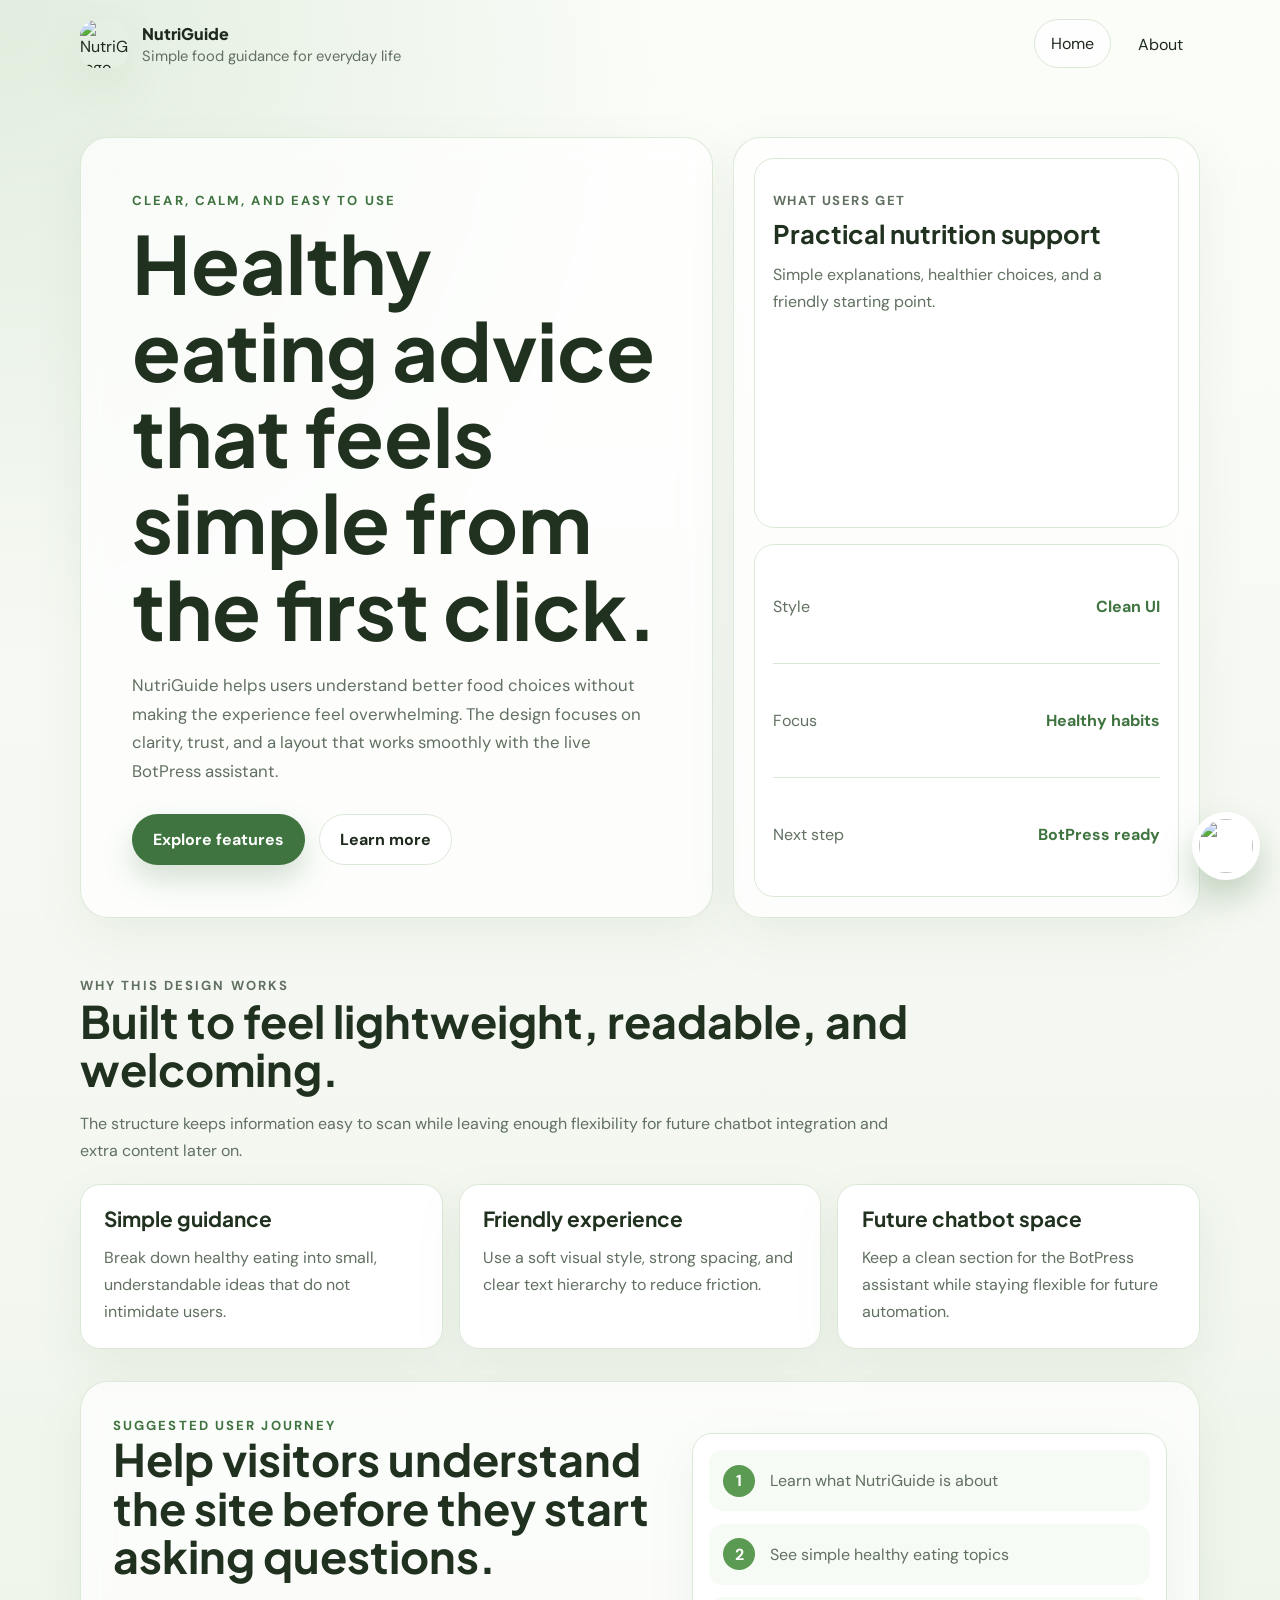
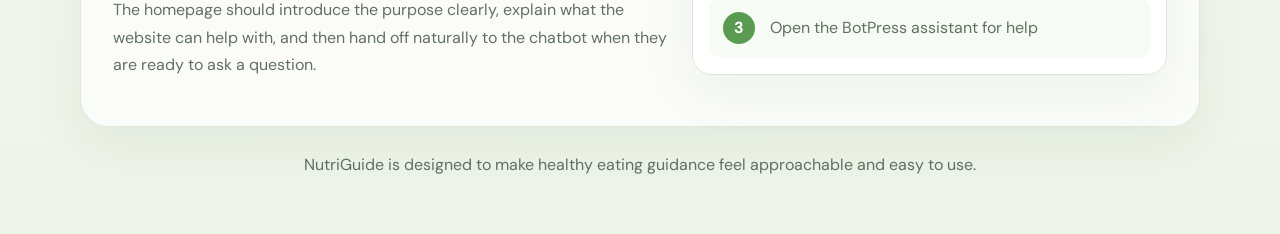
==== commit 8d1056b9: "moved video to about us" ====
--- a/index.html
+++ b/index.html
@@ -3,10 +3,10 @@
   <head>
     <meta charset="UTF-8" />
     <meta name="viewport" content="width=device-width, initial-scale=1.0" />
-    <title>EatingHealthy | Simple Nutrition Guidance</title>
+    <title>NutriGuide | Simple Nutrition Guidance</title>
     <meta
       name="description"
-      content="EatingHealthy is a clean, student-friendly website that makes healthy eating guidance easier to understand and prepares space for future chatbot support."
+      content="NutriGuide is a clean, student-friendly website that makes healthy eating guidance easier to understand and prepares space for future chatbot support."
     />
     <link rel="preconnect" href="https://fonts.googleapis.com" />
     <link rel="preconnect" href="https://fonts.gstatic.com" crossorigin />
@@ -22,14 +22,14 @@
 
     <div class="page-shell">
       <header class="site-header">
-        <a class="brand" href="index.html" aria-label="EatingHealthy home">
+        <a class="brand" href="index.html" aria-label="NutriGuide home">
           <img
             class="brand-mark"
             src="images/NutriGuide round.png"
             alt="NutriGuide logo"
           />
           <span class="brand-copy">
-            <span class="brand-name">EatingHealthy</span>
+            <span class="brand-name">NutriGuide</span>
             <span class="brand-tagline">Simple food guidance for everyday life</span>
           </span>
         </a>
@@ -46,7 +46,7 @@
             <p class="eyebrow">Clear, calm, and easy to use</p>
             <h1>Healthy eating advice that feels simple from the first click.</h1>
             <p class="lead">
-              EatingHealthy helps users understand better food choices without
+              NutriGuide helps users understand better food choices without
               making the experience feel overwhelming. The design focuses on clarity,
               trust, and a layout that works smoothly with the live BotPress assistant.
             </p>
@@ -127,7 +127,7 @@
             <div class="journey-card">
               <div class="journey-step">
                 <span>1</span>
-                <p>Learn what EatingHealthy is about</p>
+                <p>Learn what NutriGuide is about</p>
               </div>
               <div class="journey-step">
                 <span>2</span>
@@ -141,42 +141,10 @@
           </div>
         </section>
 
-        <section class="section" id="video">
-          <div class="section-heading">
-            <p class="eyebrow">Watch NutriGuide</p>
-            <h2>See a quick product explainer before starting the chat.</h2>
-            <p>
-              This short Synthesia video introduces what NutriGuide SG does and how it helps
-              students make healthier food choices more confidently.
-            </p>
-          </div>
-
-          <div class="video-embed">
-            <iframe
-              src="https://share.synthesia.io/3ce0b8dd-268c-486f-b00f-d6ace5dd65a6"
-              title="NutriGuide SG Product Explainer"
-              loading="lazy"
-              allow="fullscreen; picture-in-picture"
-              allowfullscreen
-            ></iframe>
-          </div>
-
-          <p class="video-link">
-            <a
-              class="button button-secondary"
-              href="https://share.synthesia.io/3ce0b8dd-268c-486f-b00f-d6ace5dd65a6"
-              target="_blank"
-              rel="noopener noreferrer"
-            >
-              Open video in a new tab
-            </a>
-          </p>
-        </section>
-
       </main>
 
       <footer class="site-footer">
-        <p>EatingHealthy is designed to make healthy eating guidance feel approachable and easy to use.</p>
+        <p>NutriGuide is designed to make healthy eating guidance feel approachable and easy to use.</p>
       </footer>
     </div>
 
@@ -196,7 +164,7 @@
         />
       </button>
 
-      <section class="chat-panel" id="chat-panel" aria-label="EatingHealthy chat assistant" hidden>
+      <section class="chat-panel" id="chat-panel" aria-label="NutriGuide chat assistant" hidden>
         <div class="chat-panel-header">
           <div class="chat-panel-heading">
             <img
@@ -205,7 +173,7 @@
               alt="NutriGuide logo"
             />
             <div>
-              <p class="chat-panel-title">EatingHealthy Assistant</p>
+              <p class="chat-panel-title">NutriGuide Assistant</p>
               <p class="chat-panel-subtitle">Ask healthy eating questions anytime.</p>
             </div>
           </div>
@@ -215,7 +183,7 @@
         <iframe
           class="chat-embed"
           src="https://cdn.botpress.cloud/webchat/v3.6/shareable.html?configUrl=https://files.bpcontent.cloud/2026/07/05/16/20260705163615-MKP40SN4.json"
-          title="EatingHealthy BotPress Chat"
+          title="NutriGuide BotPress Chat"
           loading="lazy"
         ></iframe>
       </section>
--- a/styles.css
+++ b/styles.css
@@ -360,10 +360,6 @@
   background: #ffffff;
 }
 
-.video-link {
-  margin: 1rem 0 0;
-}
-
 .card-grid {
   display: grid;
   grid-template-columns: repeat(3, minmax(0, 1fr));
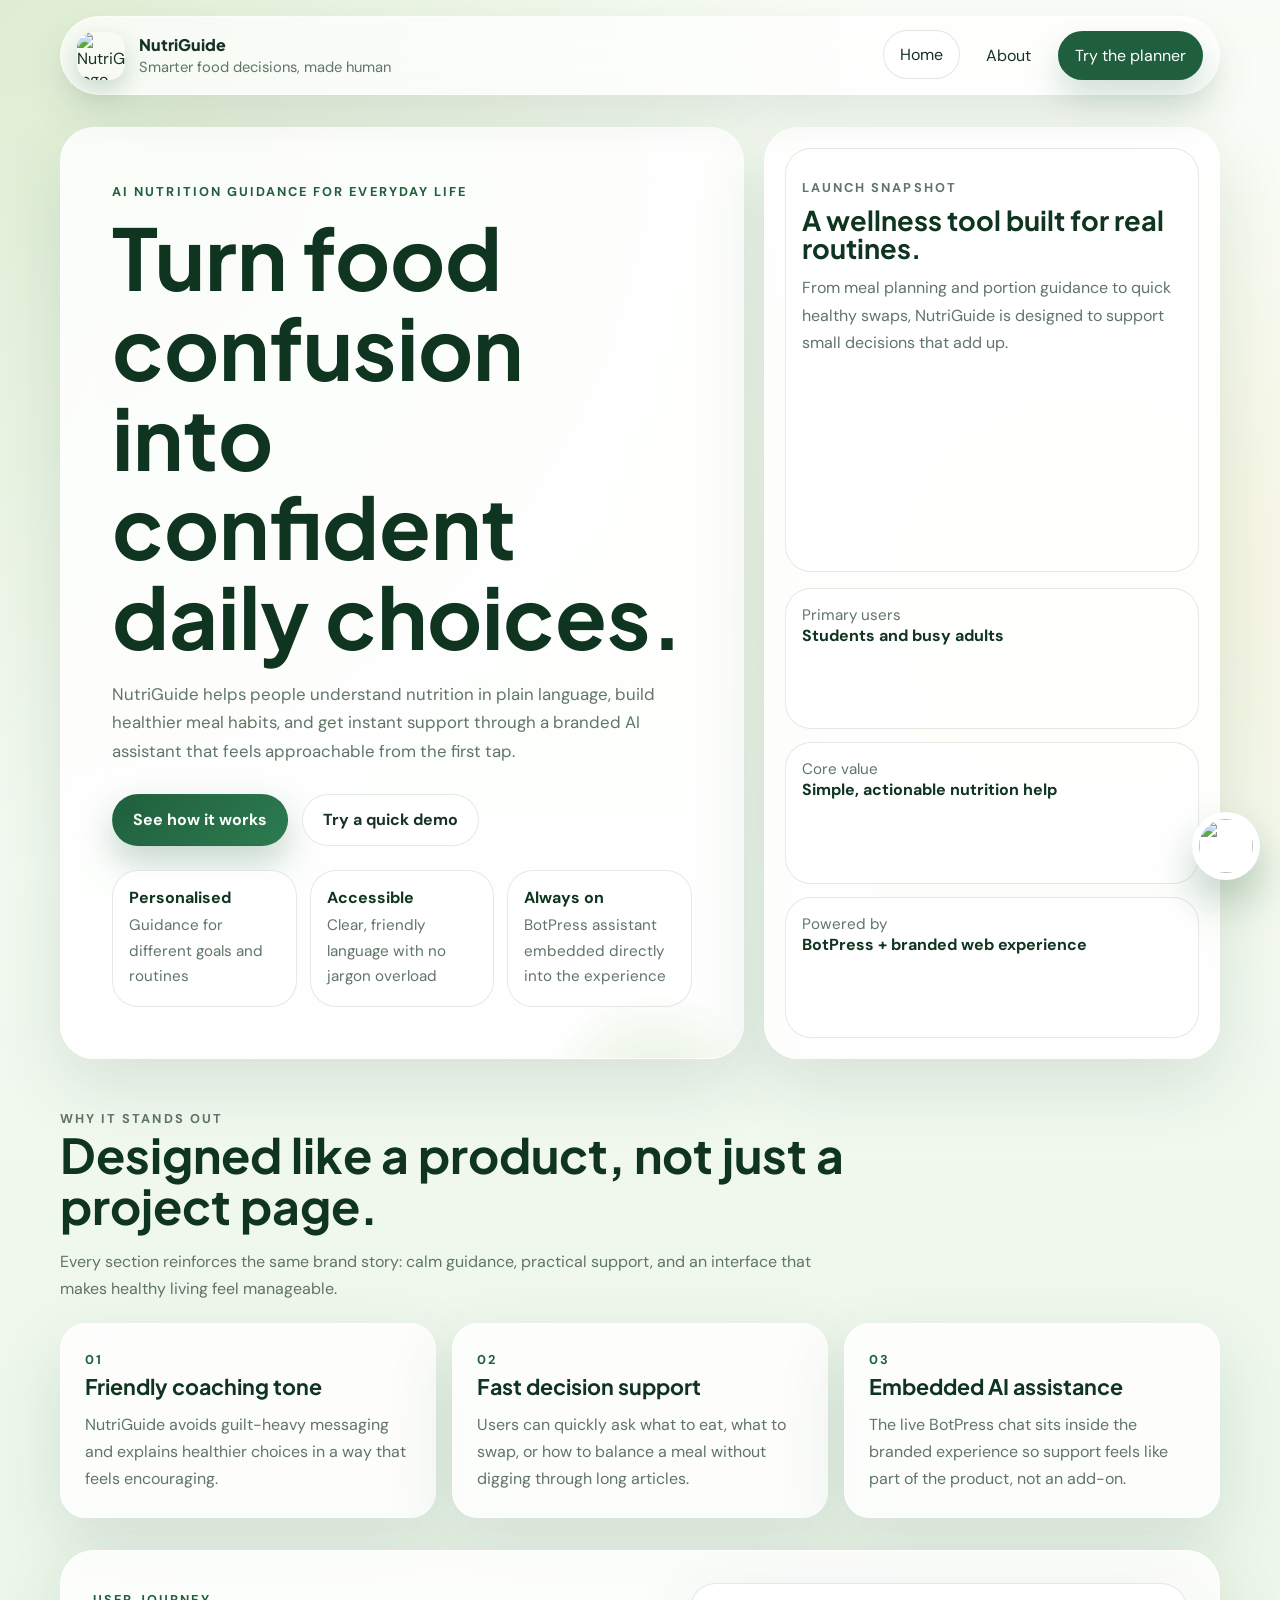
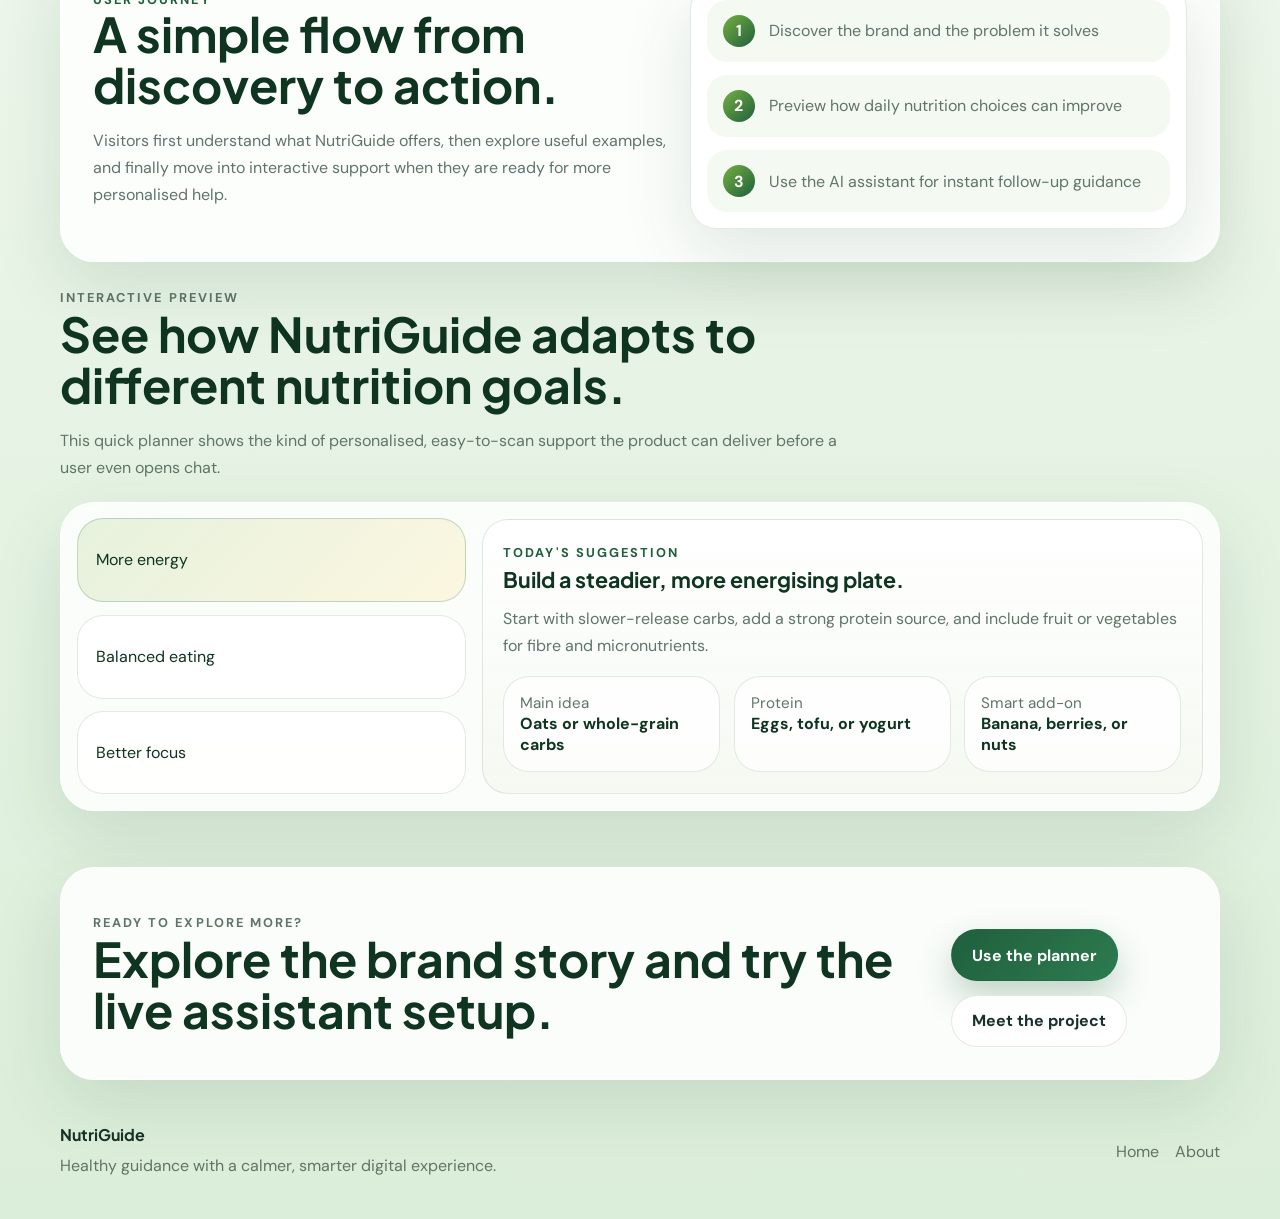
==== commit e5b38631: "new UIUX implemented" ====
--- a/index.html
+++ b/index.html
@@ -3,10 +3,10 @@
   <head>
     <meta charset="UTF-8" />
     <meta name="viewport" content="width=device-width, initial-scale=1.0" />
-    <title>NutriGuide | Simple Nutrition Guidance</title>
+    <title>NutriGuide | Smarter Food Decisions, Made Human</title>
     <meta
       name="description"
-      content="NutriGuide is a clean, student-friendly website that makes healthy eating guidance easier to understand and prepares space for future chatbot support."
+      content="NutriGuide is a nutrition guidance product that helps students and busy adults make healthier food decisions with clear advice, meal support, and a live AI assistant."
     />
     <link rel="preconnect" href="https://fonts.googleapis.com" />
     <link rel="preconnect" href="https://fonts.gstatic.com" crossorigin />
@@ -17,7 +17,7 @@
     <link rel="icon" type="image/png" href="images/NutriGuide round.png" />
     <link rel="stylesheet" href="styles.css" />
   </head>
-  <body>
+  <body data-page="home">
     <a class="skip-link" href="#main">Skip to content</a>
 
     <div class="page-shell">
@@ -30,84 +30,122 @@
           />
           <span class="brand-copy">
             <span class="brand-name">NutriGuide</span>
-            <span class="brand-tagline">Simple food guidance for everyday life</span>
+            <span class="brand-tagline">Smarter food decisions, made human</span>
           </span>
         </a>
 
-        <nav class="site-nav" aria-label="Primary">
+        <button
+          class="nav-toggle"
+          type="button"
+          aria-expanded="false"
+          aria-controls="site-nav"
+          aria-label="Open navigation"
+        >
+          <span></span>
+          <span></span>
+          <span></span>
+        </button>
+
+        <nav class="site-nav" id="site-nav" aria-label="Primary">
           <a href="index.html" aria-current="page">Home</a>
           <a href="about.html">About</a>
+          <a class="nav-cta" href="#planner">Try the planner</a>
         </nav>
       </header>
 
       <main id="main">
-        <section class="hero">
+        <section class="hero hero-home">
           <div class="hero-copy">
-            <p class="eyebrow">Clear, calm, and easy to use</p>
-            <h1>Healthy eating advice that feels simple from the first click.</h1>
+            <p class="eyebrow">AI nutrition guidance for everyday life</p>
+            <h1>Turn food confusion into confident daily choices.</h1>
             <p class="lead">
-              NutriGuide helps users understand better food choices without
-              making the experience feel overwhelming. The design focuses on clarity,
-              trust, and a layout that works smoothly with the live BotPress assistant.
+              NutriGuide helps people understand nutrition in plain language,
+              build healthier meal habits, and get instant support through a
+              branded AI assistant that feels approachable from the first tap.
             </p>
 
             <div class="hero-actions">
-              <a class="button button-primary" href="#features">Explore features</a>
-              <a class="button button-secondary" href="about.html">Learn more</a>
-            </div>
-          </div>
-
-          <aside class="hero-panel" aria-label="Quick overview">
-            <div class="panel-card">
-              <p class="panel-label">What users get</p>
-              <h2>Practical nutrition support</h2>
-              <p>Simple explanations, healthier choices, and a friendly starting point.</p>
-            </div>
-
-            <div class="panel-stats">
+              <a class="button button-primary" href="#features">See how it works</a>
+              <a class="button button-secondary" href="#planner">Try a quick demo</a>
+            </div>
+
+            <div class="hero-trust">
               <div>
-                <span>Style</span>
-                <strong>Clean UI</strong>
+                <strong>Personalised</strong>
+                <span>Guidance for different goals and routines</span>
               </div>
               <div>
-                <span>Focus</span>
-                <strong>Healthy habits</strong>
+                <strong>Accessible</strong>
+                <span>Clear, friendly language with no jargon overload</span>
               </div>
               <div>
-                <span>Next step</span>
-                <strong>BotPress ready</strong>
-              </div>
+                <strong>Always on</strong>
+                <span>BotPress assistant embedded directly into the experience</span>
+              </div>
+            </div>
+          </div>
+
+          <aside class="hero-panel" aria-label="NutriGuide highlights">
+            <div class="spotlight-card">
+              <p class="panel-label">Launch snapshot</p>
+              <h2>A wellness tool built for real routines.</h2>
+              <p>
+                From meal planning and portion guidance to quick healthy swaps,
+                NutriGuide is designed to support small decisions that add up.
+              </p>
+            </div>
+
+            <div class="metric-stack">
+              <article>
+                <span>Primary users</span>
+                <strong>Students and busy adults</strong>
+              </article>
+              <article>
+                <span>Core value</span>
+                <strong>Simple, actionable nutrition help</strong>
+              </article>
+              <article>
+                <span>Powered by</span>
+                <strong>BotPress + branded web experience</strong>
+              </article>
             </div>
           </aside>
         </section>
 
-        <section class="section" id="features">
+        <section class="section">
           <div class="section-heading">
-            <p class="eyebrow">Why this design works</p>
-            <h2>Built to feel lightweight, readable, and welcoming.</h2>
+            <p class="eyebrow">Why it stands out</p>
+            <h2>Designed like a product, not just a project page.</h2>
             <p>
-              The structure keeps information easy to scan while leaving enough flexibility
-              for future chatbot integration and extra content later on.
+              Every section reinforces the same brand story: calm guidance,
+              practical support, and an interface that makes healthy living
+              feel manageable.
             </p>
           </div>
 
-          <div class="card-grid">
+          <div class="card-grid feature-grid">
             <article class="info-card">
-              <h3>Simple guidance</h3>
+              <span class="card-kicker">01</span>
+              <h3>Friendly coaching tone</h3>
               <p>
-                Break down healthy eating into small, understandable ideas that do not intimidate users.
+                NutriGuide avoids guilt-heavy messaging and explains healthier
+                choices in a way that feels encouraging.
               </p>
             </article>
             <article class="info-card">
-              <h3>Friendly experience</h3>
+              <span class="card-kicker">02</span>
+              <h3>Fast decision support</h3>
               <p>
-                Use a soft visual style, strong spacing, and clear text hierarchy to reduce friction.
+                Users can quickly ask what to eat, what to swap, or how to
+                balance a meal without digging through long articles.
               </p>
             </article>
             <article class="info-card">
-              <h3>Future chatbot space</h3>
+              <span class="card-kicker">03</span>
+              <h3>Embedded AI assistance</h3>
               <p>
-                Keep a clean section for the BotPress assistant while staying flexible for future automation.
+                The live BotPress chat sits inside the branded experience so
+                support feels like part of the product, not an add-on.
               </p>
             </article>
           </div>
@@ -116,35 +154,109 @@
         <section class="section section-band">
           <div class="split-layout">
             <div>
-              <p class="eyebrow">Suggested user journey</p>
-              <h2>Help visitors understand the site before they start asking questions.</h2>
+              <p class="eyebrow">User journey</p>
+              <h2>A simple flow from discovery to action.</h2>
               <p class="body-copy">
-                The homepage should introduce the purpose clearly, explain what the website can help with,
-                and then hand off naturally to the chatbot when they are ready to ask a question.
+                Visitors first understand what NutriGuide offers, then explore
+                useful examples, and finally move into interactive support when
+                they are ready for more personalised help.
               </p>
             </div>
 
             <div class="journey-card">
               <div class="journey-step">
                 <span>1</span>
-                <p>Learn what NutriGuide is about</p>
+                <p>Discover the brand and the problem it solves</p>
               </div>
               <div class="journey-step">
                 <span>2</span>
-                <p>See simple healthy eating topics</p>
+                <p>Preview how daily nutrition choices can improve</p>
               </div>
               <div class="journey-step">
                 <span>3</span>
-                <p>Open the BotPress assistant for help</p>
-              </div>
-            </div>
-          </div>
-        </section>
-
+                <p>Use the AI assistant for instant follow-up guidance</p>
+              </div>
+            </div>
+          </div>
+        </section>
+
+        <section class="section planner-section" id="planner">
+          <div class="section-heading">
+            <p class="eyebrow">Interactive preview</p>
+            <h2>See how NutriGuide adapts to different nutrition goals.</h2>
+            <p>
+              This quick planner shows the kind of personalised, easy-to-scan
+              support the product can deliver before a user even opens chat.
+            </p>
+          </div>
+
+          <div class="planner-shell">
+            <div class="planner-controls" role="tablist" aria-label="Nutrition goals">
+              <button
+                class="planner-tab is-active"
+                type="button"
+                data-goal="energy"
+                aria-pressed="true"
+              >
+                More energy
+              </button>
+              <button class="planner-tab" type="button" data-goal="balance" aria-pressed="false">
+                Balanced eating
+              </button>
+              <button class="planner-tab" type="button" data-goal="focus" aria-pressed="false">
+                Better focus
+              </button>
+            </div>
+
+            <div class="planner-panel" aria-live="polite">
+              <p class="planner-label">Today&apos;s suggestion</p>
+              <h3 class="planner-title">Build a steadier, more energising plate.</h3>
+              <p class="planner-copy">
+                Start with slower-release carbs, add a strong protein source,
+                and include fruit or vegetables for fibre and micronutrients.
+              </p>
+
+              <div class="planner-grid">
+                <article>
+                  <span>Main idea</span>
+                  <strong class="planner-idea">Oats or whole-grain carbs</strong>
+                </article>
+                <article>
+                  <span>Protein</span>
+                  <strong class="planner-protein">Eggs, tofu, or yogurt</strong>
+                </article>
+                <article>
+                  <span>Smart add-on</span>
+                  <strong class="planner-addon">Banana, berries, or nuts</strong>
+                </article>
+              </div>
+            </div>
+          </div>
+        </section>
+
+        <section class="section cta-section">
+          <div class="cta-card">
+            <div>
+              <p class="eyebrow">Ready to explore more?</p>
+              <h2>Explore the brand story and try the live assistant setup.</h2>
+            </div>
+            <div class="cta-actions">
+              <a class="button button-primary" href="#planner">Use the planner</a>
+              <a class="button button-secondary" href="about.html">Meet the project</a>
+            </div>
+          </div>
+        </section>
       </main>
 
       <footer class="site-footer">
-        <p>NutriGuide is designed to make healthy eating guidance feel approachable and easy to use.</p>
+        <div>
+          <strong>NutriGuide</strong>
+          <p>Healthy guidance with a calmer, smarter digital experience.</p>
+        </div>
+        <div class="footer-links">
+          <a href="index.html">Home</a>
+          <a href="about.html">About</a>
+        </div>
       </footer>
     </div>
 
@@ -174,10 +286,10 @@
             />
             <div>
               <p class="chat-panel-title">NutriGuide Assistant</p>
-              <p class="chat-panel-subtitle">Ask healthy eating questions anytime.</p>
-            </div>
-          </div>
-          <button class="chat-close" type="button" aria-label="Close chat assistant">×</button>
+              <p class="chat-panel-subtitle">Ask about meals, swaps, or healthy routines.</p>
+            </div>
+          </div>
+          <button class="chat-close" type="button" aria-label="Close chat assistant">&times;</button>
         </div>
 
         <iframe
--- a/styles.css
+++ b/styles.css
@@ -1,20 +1,24 @@
 :root {
   color-scheme: light;
-  --bg: #f5f8f2;
-  --bg-soft: #edf5e8;
-  --surface: #ffffff;
-  --surface-muted: #f7fbf5;
-  --text: #1f2a1f;
-  --muted: #617061;
-  --line: #dce8d7;
-  --brand: #5a9a52;
-  --brand-deep: #3f7440;
-  --accent: #eef7ea;
-  --shadow: 0 18px 50px rgba(72, 112, 69, 0.08);
-  --radius-lg: 28px;
+  --bg: #eef7ec;
+  --bg-deep: #dbeed9;
+  --surface: rgba(255, 255, 255, 0.84);
+  --surface-strong: #ffffff;
+  --surface-soft: #f4f9f1;
+  --text: #173126;
+  --muted: #607567;
+  --line: rgba(30, 82, 55, 0.12);
+  --brand: #76b041;
+  --brand-deep: #1f5f3d;
+  --brand-ink: #0f3420;
+  --accent: #ffd66b;
+  --shadow-lg: 0 24px 70px rgba(19, 63, 39, 0.12);
+  --shadow-md: 0 18px 44px rgba(19, 63, 39, 0.1);
+  --radius-xl: 34px;
+  --radius-lg: 26px;
   --radius-md: 20px;
   --radius-sm: 14px;
-  --container: min(1120px, calc(100% - 2rem));
+  --container: min(1160px, calc(100% - 2rem));
 }
 
 * {
@@ -30,8 +34,9 @@
   font-family: "DM Sans", system-ui, sans-serif;
   color: var(--text);
   background:
-    radial-gradient(circle at top left, rgba(90, 154, 82, 0.16), transparent 30%),
-    linear-gradient(180deg, #fbfdf9 0%, var(--bg) 55%, #edf4e8 100%);
+    radial-gradient(circle at top left, rgba(118, 176, 65, 0.2), transparent 28%),
+    radial-gradient(circle at 85% 20%, rgba(255, 214, 107, 0.16), transparent 18%),
+    linear-gradient(180deg, #f9fdf7 0%, var(--bg) 52%, var(--bg-deep) 100%);
 }
 
 a {
@@ -42,13 +47,20 @@
 img {
   display: block;
   max-width: 100%;
+}
+
+button,
+input,
+textarea,
+select {
+  font: inherit;
 }
 
 .skip-link {
   position: absolute;
   left: 1rem;
   top: -3rem;
-  z-index: 20;
+  z-index: 200;
   padding: 0.75rem 1rem;
   border-radius: 999px;
   background: var(--brand-deep);
@@ -73,17 +85,27 @@
 }
 
 .site-header {
+  position: sticky;
+  top: 0;
+  z-index: 100;
   display: flex;
   align-items: center;
   justify-content: space-between;
   gap: 1rem;
-  padding: 1.25rem 0;
+  margin-top: 1rem;
+  padding: 0.9rem 1rem;
+  border: 1px solid rgba(255, 255, 255, 0.65);
+  border-radius: 999px;
+  background: rgba(255, 255, 255, 0.72);
+  backdrop-filter: blur(20px);
+  box-shadow: var(--shadow-md);
 }
 
 .brand {
   display: inline-flex;
   align-items: center;
   gap: 0.9rem;
+  min-width: 0;
 }
 
 .brand-mark {
@@ -92,19 +114,21 @@
   flex: 0 0 3rem;
   object-fit: cover;
   border-radius: 1rem;
-  box-shadow: var(--shadow);
+  box-shadow: 0 10px 24px rgba(31, 95, 61, 0.22);
 }
 
 .brand-copy {
   display: grid;
-  gap: 0.15rem;
+  gap: 0.12rem;
 }
 
 .brand-name,
 .brand-tagline,
 .eyebrow,
 .panel-label,
-.panel-stats span {
+.metric-stack span,
+.card-kicker,
+.planner-label {
   margin: 0;
 }
 
@@ -119,9 +143,31 @@
   font-size: 0.92rem;
 }
 
+.nav-toggle {
+  display: none;
+  width: 3rem;
+  height: 3rem;
+  padding: 0.7rem;
+  border: 0;
+  border-radius: 999px;
+  background: var(--surface-strong);
+  box-shadow: var(--shadow-md);
+  cursor: pointer;
+}
+
+.nav-toggle span {
+  display: block;
+  width: 100%;
+  height: 2px;
+  margin: 4px 0;
+  background: var(--brand-ink);
+  border-radius: 999px;
+}
+
 .site-nav {
   display: flex;
-  gap: 0.65rem;
+  align-items: center;
+  gap: 0.6rem;
   flex-wrap: wrap;
 }
 
@@ -129,24 +175,30 @@
   padding: 0.8rem 1rem;
   border-radius: 999px;
   border: 1px solid transparent;
-  transition: background-color 160ms ease, border-color 160ms ease, transform 160ms ease;
+  transition: transform 160ms ease, background-color 160ms ease, border-color 160ms ease;
 }
 
 .site-nav a:hover,
 .site-nav a[aria-current="page"] {
-  background: rgba(255, 255, 255, 0.8);
-  border-color: var(--line);
+  background: rgba(255, 255, 255, 0.92);
+  border-color: rgba(31, 95, 61, 0.14);
   transform: translateY(-1px);
+}
+
+.site-nav .nav-cta {
+  background: var(--brand-deep);
+  color: #ffffff;
+  box-shadow: 0 16px 32px rgba(31, 95, 61, 0.2);
 }
 
 .hero,
 .page-hero {
-  padding: 3rem 0 2rem;
+  padding: 2rem 0 1.5rem;
 }
 
 .hero {
   display: grid;
-  grid-template-columns: minmax(0, 1.15fr) minmax(280px, 0.85fr);
+  grid-template-columns: minmax(0, 1.2fr) minmax(310px, 0.8fr);
   gap: 1.25rem;
   align-items: stretch;
 }
@@ -155,37 +207,61 @@
 .hero-panel,
 .info-card,
 .journey-card,
-.chatbot-shell,
 .page-hero,
-.section-band {
-  background: rgba(255, 255, 255, 0.72);
-  backdrop-filter: blur(14px);
-  border: 1px solid rgba(220, 232, 215, 0.95);
-  box-shadow: var(--shadow);
+.section-band,
+.planner-shell,
+.cta-card,
+.brand-board-card,
+.video-embed {
+  background: var(--surface);
+  backdrop-filter: blur(20px);
+  border: 1px solid rgba(255, 255, 255, 0.7);
+  box-shadow: var(--shadow-lg);
 }
 
 .hero-copy,
+.page-hero,
 .hero-panel,
-.page-hero,
-.chatbot-shell,
-.section-band {
-  border-radius: var(--radius-lg);
+.section-band,
+.planner-shell,
+.cta-card {
+  border-radius: var(--radius-xl);
 }
 
 .hero-copy,
 .page-hero {
-  padding: clamp(1.75rem, 4vw, 3.25rem);
-}
-
-.hero-panel,
-.chatbot-shell {
+  padding: clamp(1.8rem, 4vw, 3.3rem);
+}
+
+.hero-home .hero-copy {
+  position: relative;
+  overflow: hidden;
+}
+
+.hero-home .hero-copy::after {
+  content: "";
+  position: absolute;
+  inset: auto -5% -18% auto;
+  width: 240px;
+  height: 240px;
+  border-radius: 50%;
+  background: radial-gradient(circle, rgba(118, 176, 65, 0.2), transparent 68%);
+  pointer-events: none;
+}
+
+.hero-panel {
+  display: grid;
+  gap: 1rem;
   padding: 1.25rem;
 }
 
-.eyebrow {
+.eyebrow,
+.panel-label,
+.card-kicker,
+.planner-label {
   display: inline-block;
   color: var(--brand-deep);
-  font-size: 0.82rem;
+  font-size: 0.8rem;
   font-weight: 700;
   text-transform: uppercase;
   letter-spacing: 0.16em;
@@ -196,44 +272,47 @@
 h3 {
   margin: 0;
   font-family: "Plus Jakarta Sans", system-ui, sans-serif;
-  color: #20311f;
-  line-height: 1.08;
+  color: var(--brand-ink);
+  line-height: 1.06;
 }
 
 h1 {
   max-width: 11ch;
-  margin-top: 0.65rem;
-  font-size: clamp(2.8rem, 7vw, 5rem);
+  margin-top: 0.7rem;
+  font-size: clamp(2.9rem, 7vw, 5.3rem);
 }
 
 h2 {
-  font-size: clamp(1.9rem, 4vw, 2.8rem);
+  font-size: clamp(1.95rem, 4vw, 3rem);
 }
 
 h3 {
-  font-size: 1.3rem;
+  font-size: 1.34rem;
 }
 
 .lead,
 .body-copy,
 .section-heading p,
-.panel-card p,
+.spotlight-card p,
 .info-card p,
 .journey-step p,
-.chatbot-copy p,
-.chat-message,
-.site-footer p {
+.site-footer p,
+.planner-copy,
+.hero-trust span,
+.cta-card p,
+.brand-board-card p {
   color: var(--muted);
   line-height: 1.7;
 }
 
 .lead {
   max-width: 60ch;
-  margin: 1.2rem 0 0;
+  margin: 1.15rem 0 0;
   font-size: 1.05rem;
 }
 
-.hero-actions {
+.hero-actions,
+.cta-actions {
   display: flex;
   gap: 0.85rem;
   flex-wrap: wrap;
@@ -244,7 +323,7 @@
   display: inline-flex;
   align-items: center;
   justify-content: center;
-  min-height: 3.2rem;
+  min-height: 3.25rem;
   padding: 0.85rem 1.25rem;
   border-radius: 999px;
   border: 1px solid transparent;
@@ -252,102 +331,252 @@
   transition: transform 160ms ease, box-shadow 160ms ease, background-color 160ms ease;
 }
 
-.button:hover {
+.button:hover,
+.button:focus-visible {
   transform: translateY(-1px);
 }
 
 .button-primary {
-  background: var(--brand-deep);
+  background: linear-gradient(135deg, var(--brand-deep), #2d7b50);
   color: #ffffff;
-  box-shadow: 0 14px 30px rgba(63, 116, 64, 0.22);
+  box-shadow: 0 16px 34px rgba(31, 95, 61, 0.26);
 }
 
 .button-secondary {
-  background: #ffffff;
+  background: rgba(255, 255, 255, 0.92);
   border-color: var(--line);
 }
 
-.hero-panel {
-  display: grid;
-  gap: 1rem;
-}
-
-.panel-card,
-.panel-stats,
-.chat-window,
+.hero-trust {
+  display: grid;
+  grid-template-columns: repeat(3, minmax(0, 1fr));
+  gap: 0.8rem;
+  margin-top: 1.5rem;
+}
+
+.hero-trust div,
+.spotlight-card,
+.metric-stack article,
+.planner-grid article,
+.brand-board-card,
 .info-card,
 .journey-card {
-  background: var(--surface);
+  border-radius: var(--radius-lg);
+}
+
+.hero-trust div,
+.spotlight-card,
+.metric-stack article,
+.planner-grid article,
+.brand-board-card {
+  padding: 1rem;
+  background: rgba(255, 255, 255, 0.78);
   border: 1px solid var(--line);
 }
 
-.panel-card,
-.panel-stats,
-.chat-window {
+.hero-trust strong,
+.metric-stack strong,
+.planner-grid strong,
+.brand-board-card strong {
+  display: block;
+  color: var(--brand-ink);
+}
+
+.hero-trust span {
+  display: block;
+  margin-top: 0.3rem;
+  font-size: 0.95rem;
+}
+
+.spotlight-card h2 {
+  margin-top: 0.45rem;
+  font-size: 1.7rem;
+}
+
+.spotlight-card p {
+  margin: 0.7rem 0 0;
+}
+
+.metric-stack {
+  display: grid;
+  gap: 0.85rem;
+}
+
+.metric-stack article span,
+.planner-grid article span {
+  display: block;
+  color: var(--muted);
+  font-size: 0.95rem;
+}
+
+.section {
+  padding: 1.5rem 0 2rem;
+}
+
+.section-heading {
+  max-width: 50rem;
+  margin-bottom: 1.3rem;
+}
+
+.card-grid {
+  display: grid;
+  grid-template-columns: repeat(3, minmax(0, 1fr));
+  gap: 1rem;
+}
+
+.info-card {
+  padding: 1.5rem;
+}
+
+.info-card h3 {
+  margin-top: 0.4rem;
+}
+
+.info-card p {
+  margin: 0.8rem 0 0;
+}
+
+.section-band {
+  padding: clamp(1.5rem, 3vw, 2rem);
+}
+
+.split-layout {
+  display: grid;
+  grid-template-columns: minmax(0, 1fr) minmax(290px, 0.86fr);
+  gap: 1.25rem;
+  align-items: center;
+}
+
+.journey-card {
+  display: grid;
+  gap: 0.8rem;
+  padding: 1rem;
+  background: var(--surface-strong);
+  border: 1px solid var(--line);
+}
+
+.journey-step {
+  display: grid;
+  grid-template-columns: auto 1fr;
+  gap: 0.9rem;
+  align-items: center;
+  padding: 0.95rem;
   border-radius: var(--radius-md);
-  padding: 1.15rem;
-}
-
-.panel-label {
-  color: var(--brand-deep);
+  background: var(--surface-soft);
+}
+
+.journey-step span {
+  width: 2rem;
+  height: 2rem;
+  display: grid;
+  place-items: center;
+  border-radius: 999px;
+  background: linear-gradient(135deg, var(--brand), var(--brand-deep));
+  color: #ffffff;
+  font-weight: 700;
+}
+
+.journey-step p {
+  margin: 0;
+}
+
+.planner-shell {
+  display: grid;
+  grid-template-columns: minmax(220px, 0.7fr) minmax(0, 1.3fr);
+  gap: 1rem;
+  padding: 1rem;
+}
+
+.planner-controls {
+  display: grid;
+  gap: 0.75rem;
+}
+
+.planner-tab {
+  padding: 1rem 1.1rem;
+  border: 1px solid var(--line);
+  border-radius: var(--radius-lg);
+  background: rgba(255, 255, 255, 0.82);
+  color: var(--brand-ink);
+  text-align: left;
+  cursor: pointer;
+  transition: transform 160ms ease, border-color 160ms ease, background-color 160ms ease;
+}
+
+.planner-tab:hover,
+.planner-tab:focus-visible,
+.planner-tab.is-active {
+  background: linear-gradient(135deg, rgba(118, 176, 65, 0.16), rgba(255, 214, 107, 0.18));
+  border-color: rgba(31, 95, 61, 0.22);
+  transform: translateY(-1px);
+}
+
+.planner-panel {
+  padding: 1.3rem;
+  border-radius: var(--radius-lg);
+  background: linear-gradient(180deg, rgba(255, 255, 255, 0.98), rgba(244, 249, 241, 0.95));
+  border: 1px solid var(--line);
+}
+
+.planner-title {
+  margin-top: 0.45rem;
+}
+
+.planner-copy {
+  margin: 0.8rem 0 0;
+}
+
+.planner-grid {
+  display: grid;
+  grid-template-columns: repeat(3, minmax(0, 1fr));
+  gap: 0.85rem;
+  margin-top: 1.1rem;
+}
+
+.cta-card {
+  display: flex;
+  align-items: center;
+  justify-content: space-between;
+  gap: 1rem;
+  padding: clamp(1.5rem, 3vw, 2rem);
+}
+
+.brand-board {
+  display: grid;
+  grid-template-columns: repeat(3, minmax(0, 1fr));
+  gap: 1rem;
+}
+
+.brand-board-card {
+  padding: 1.2rem;
+}
+
+.brand-chip {
+  display: inline-block;
+  margin-bottom: 0.8rem;
+  padding: 0.5rem 0.75rem;
+  border-radius: 999px;
   font-size: 0.82rem;
   font-weight: 700;
-  text-transform: uppercase;
-  letter-spacing: 0.12em;
-}
-
-.panel-card h2 {
-  font-size: 1.6rem;
-  margin-top: 0.5rem;
-}
-
-.panel-card p {
-  margin: 0.8rem 0 0;
-}
-
-.panel-stats {
-  display: grid;
-  gap: 0.85rem;
-}
-
-.panel-stats div {
-  display: flex;
-  justify-content: space-between;
-  align-items: center;
-  gap: 1rem;
-  padding-bottom: 0.85rem;
-  border-bottom: 1px solid var(--line);
-}
-
-.panel-stats div:last-child {
-  padding-bottom: 0;
-  border-bottom: 0;
-}
-
-.panel-stats span {
-  color: var(--muted);
-}
-
-.panel-stats strong {
+}
+
+.brand-chip-primary {
+  background: rgba(118, 176, 65, 0.18);
+  color: #3e6c1f;
+}
+
+.brand-chip-deep {
+  background: rgba(31, 95, 61, 0.14);
   color: var(--brand-deep);
 }
 
-.section {
-  padding: 1.5rem 0 2rem;
-}
-
-.section-heading {
-  max-width: 52rem;
-  margin-bottom: 1.25rem;
+.brand-chip-soft {
+  background: rgba(255, 214, 107, 0.2);
+  color: #8b6a09;
 }
 
 .video-embed {
   overflow: hidden;
-  border-radius: var(--radius-lg);
-  background: rgba(255, 255, 255, 0.72);
-  backdrop-filter: blur(14px);
-  border: 1px solid rgba(220, 232, 215, 0.95);
-  box-shadow: var(--shadow);
   padding: 0.9rem;
 }
 
@@ -356,121 +585,45 @@
   width: 100%;
   min-height: 560px;
   border: 0;
-  border-radius: calc(var(--radius-lg) - 10px);
+  border-radius: calc(var(--radius-xl) - 10px);
   background: #ffffff;
 }
 
-.card-grid {
-  display: grid;
-  grid-template-columns: repeat(3, minmax(0, 1fr));
+.page-hero {
+  max-width: 62rem;
+}
+
+.site-footer {
+  display: flex;
+  align-items: center;
+  justify-content: space-between;
   gap: 1rem;
-}
-
-.info-card {
-  padding: 1.45rem;
-  border-radius: var(--radius-md);
-}
-
-.info-card p {
-  margin: 0.8rem 0 0;
-}
-
-.section-band {
-  padding: clamp(1.5rem, 3vw, 2rem);
-}
-
-.split-layout {
-  display: grid;
-  grid-template-columns: minmax(0, 1fr) minmax(280px, 0.85fr);
-  gap: 1.25rem;
-  align-items: center;
-}
-
-.journey-card {
-  display: grid;
-  gap: 0.8rem;
-  padding: 1rem;
-  border-radius: var(--radius-md);
-}
-
-.journey-step {
-  display: grid;
-  grid-template-columns: auto 1fr;
-  gap: 0.9rem;
-  align-items: center;
-  padding: 0.9rem;
-  border-radius: var(--radius-sm);
-  background: var(--surface-muted);
-}
-
-.journey-step span {
-  width: 2rem;
-  height: 2rem;
-  display: grid;
-  place-items: center;
-  border-radius: 999px;
-  background: var(--brand);
-  color: #ffffff;
-  font-weight: 700;
-}
-
-.journey-step p {
-  margin: 0;
-}
-
-.chatbot-shell {
-  display: grid;
-  grid-template-columns: minmax(0, 1fr) minmax(260px, 0.9fr);
-  gap: 1.25rem;
-  align-items: center;
-}
-
-.chat-window {
-  padding: 0;
-  overflow: hidden;
-}
-
-.chat-window-top {
+  padding: 0.8rem 0 2.5rem;
+}
+
+.site-footer strong {
+  font-family: "Plus Jakarta Sans", system-ui, sans-serif;
+}
+
+.site-footer p {
+  margin: 0.35rem 0 0;
+}
+
+.footer-links {
   display: flex;
-  gap: 0.4rem;
-  padding: 0.9rem 1rem;
-  background: var(--surface-muted);
-  border-bottom: 1px solid var(--line);
-}
-
-.chat-dot {
-  width: 0.7rem;
-  height: 0.7rem;
-  border-radius: 999px;
-  background: #b7cdb0;
-}
-
-.chat-message {
-  margin: 1rem;
-  padding: 0.9rem 1rem;
-  border-radius: 1rem;
-  background: #f5f8f3;
-}
-
-.chat-message-brand {
-  background: #e8f5e4;
-  color: #254628;
-}
-
-.page-hero {
-  max-width: 58rem;
-}
-
-.site-footer {
-  padding: 0.5rem 0 2.5rem;
-  text-align: center;
+  gap: 1rem;
+  flex-wrap: wrap;
+}
+
+.footer-links a {
+  color: var(--muted);
 }
 
 .chat-widget {
   position: fixed;
   right: 1.25rem;
   bottom: 1.25rem;
-  z-index: 50;
+  z-index: 120;
   display: grid;
   justify-items: end;
   gap: 0.85rem;
@@ -479,7 +632,6 @@
 .chat-toggle,
 .chat-close {
   border: 0;
-  font: inherit;
   cursor: pointer;
 }
 
@@ -491,8 +643,18 @@
   display: grid;
   place-items: center;
   background: #ffffff;
-  box-shadow: 0 18px 34px rgba(63, 116, 64, 0.28);
+  box-shadow: 0 22px 42px rgba(31, 95, 61, 0.28);
   transition: transform 160ms ease, box-shadow 160ms ease;
+}
+
+.chat-toggle.chat-toggle-hidden {
+  display: none;
+}
+
+.chat-toggle:hover,
+.chat-toggle:focus-visible {
+  transform: translateY(-2px);
+  box-shadow: 0 26px 46px rgba(31, 95, 61, 0.34);
 }
 
 .chat-toggle-icon {
@@ -502,22 +664,16 @@
   border-radius: 999px;
 }
 
-.chat-toggle:hover,
-.chat-toggle:focus-visible {
-  transform: translateY(-2px);
-  box-shadow: 0 22px 38px rgba(63, 116, 64, 0.34);
-}
-
 .chat-panel {
-  width: min(380px, calc(100vw - 1.5rem));
-  height: min(640px, calc(100vh - 7rem));
+  width: min(390px, calc(100vw - 1.5rem));
+  height: min(650px, calc(100vh - 7rem));
   display: grid;
   grid-template-rows: auto 1fr;
   overflow: hidden;
-  border-radius: 24px;
+  border-radius: 28px;
   background: rgba(255, 255, 255, 0.98);
   border: 1px solid var(--line);
-  box-shadow: 0 28px 60px rgba(31, 42, 31, 0.18);
+  box-shadow: 0 30px 60px rgba(17, 43, 28, 0.2);
 }
 
 .chat-panel[hidden] {
@@ -530,7 +686,7 @@
   justify-content: space-between;
   gap: 1rem;
   padding: 1rem 1rem 0.85rem;
-  background: linear-gradient(180deg, #f4faef 0%, #ffffff 100%);
+  background: linear-gradient(180deg, #f0f8ea 0%, #ffffff 100%);
   border-bottom: 1px solid var(--line);
 }
 
@@ -556,7 +712,6 @@
 .chat-panel-title {
   font-family: "Plus Jakarta Sans", system-ui, sans-serif;
   font-weight: 700;
-  color: #20311f;
 }
 
 .chat-panel-subtitle {
@@ -569,7 +724,7 @@
   width: 2.25rem;
   height: 2.25rem;
   border-radius: 999px;
-  background: var(--surface-muted);
+  background: var(--surface-soft);
   color: var(--brand-deep);
   font-size: 1.4rem;
   line-height: 1;
@@ -582,15 +737,19 @@
   background: #ffffff;
 }
 
-@media (max-width: 900px) {
+@media (max-width: 980px) {
   .hero,
   .card-grid,
   .split-layout,
-  .chatbot-shell {
+  .planner-shell,
+  .brand-board,
+  .hero-trust,
+  .planner-grid {
     grid-template-columns: 1fr;
   }
 
-  .site-header {
+  .cta-card,
+  .site-footer {
     flex-direction: column;
     align-items: flex-start;
   }
@@ -600,30 +759,64 @@
   }
 }
 
+@media (max-width: 760px) {
+  .site-header {
+    align-items: center;
+    border-radius: 28px;
+  }
+
+  .nav-toggle {
+    display: inline-block;
+    margin-left: auto;
+  }
+
+  .site-nav {
+    position: absolute;
+    top: calc(100% + 0.6rem);
+    left: 0;
+    right: 0;
+    display: none;
+    padding: 0.8rem;
+    border-radius: 24px;
+    background: rgba(255, 255, 255, 0.96);
+    border: 1px solid rgba(31, 95, 61, 0.12);
+    box-shadow: var(--shadow-md);
+  }
+
+  .site-nav.is-open {
+    display: grid;
+  }
+
+  .site-nav a {
+    text-align: center;
+  }
+}
+
 @media (max-width: 640px) {
   :root {
-    --container: min(1120px, calc(100% - 1.25rem));
-  }
-
-  .site-nav {
-    width: 100%;
-  }
-
-  .site-nav a {
-    flex: 1 1 0;
-    text-align: center;
+    --container: min(1160px, calc(100% - 1.1rem));
+  }
+
+  .site-header {
+    margin-top: 0.55rem;
+    padding: 0.85rem;
+  }
+
+  .brand-copy {
+    max-width: 11rem;
   }
 
   .hero-copy,
   .page-hero,
   .hero-panel,
-  .chatbot-shell,
-  .section-band {
-    border-radius: 22px;
+  .section-band,
+  .planner-shell,
+  .cta-card {
+    border-radius: 24px;
   }
 
   h1 {
-    font-size: clamp(2.2rem, 13vw, 3.4rem);
+    font-size: clamp(2.2rem, 12vw, 3.8rem);
   }
 
   .chat-widget {
@@ -637,7 +830,7 @@
   }
 
   .chat-panel {
-    width: min(100vw - 1rem, 380px);
+    width: min(100vw - 1rem, 390px);
     height: min(70vh, 560px);
   }
 
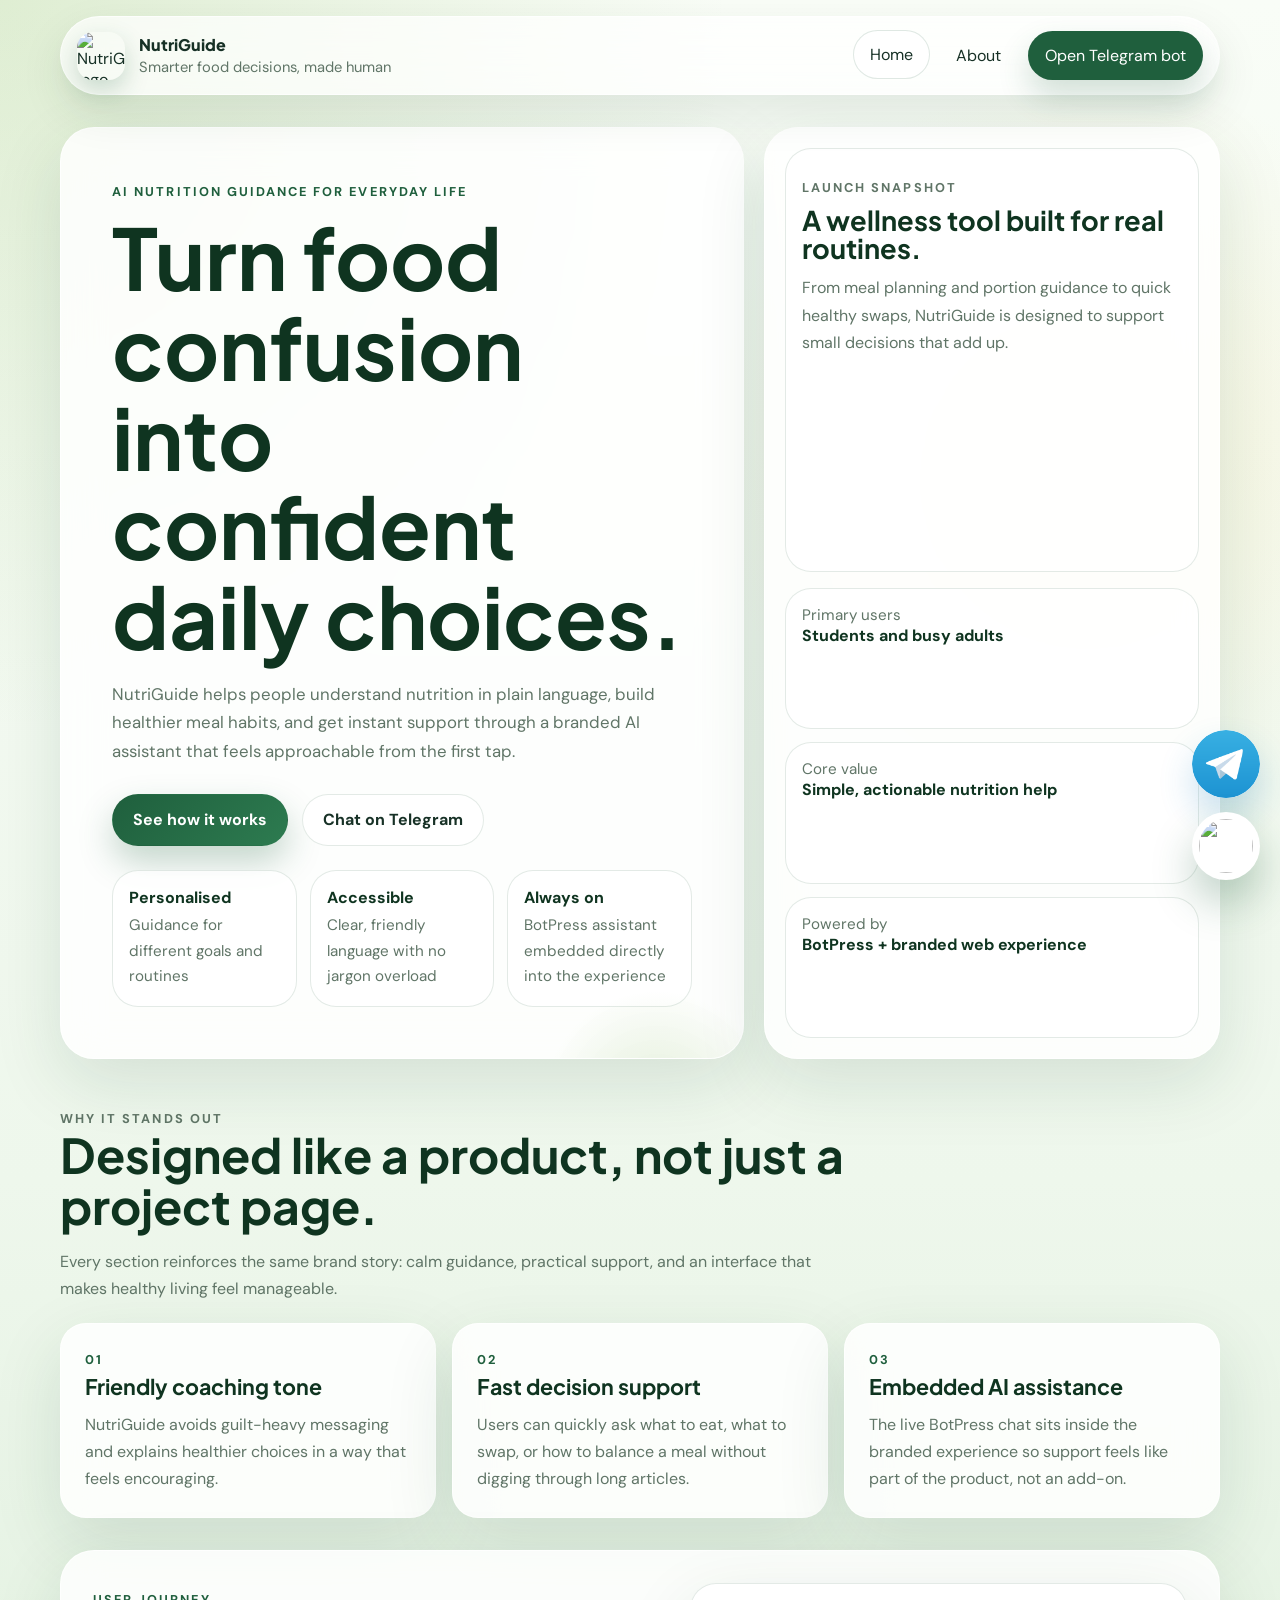
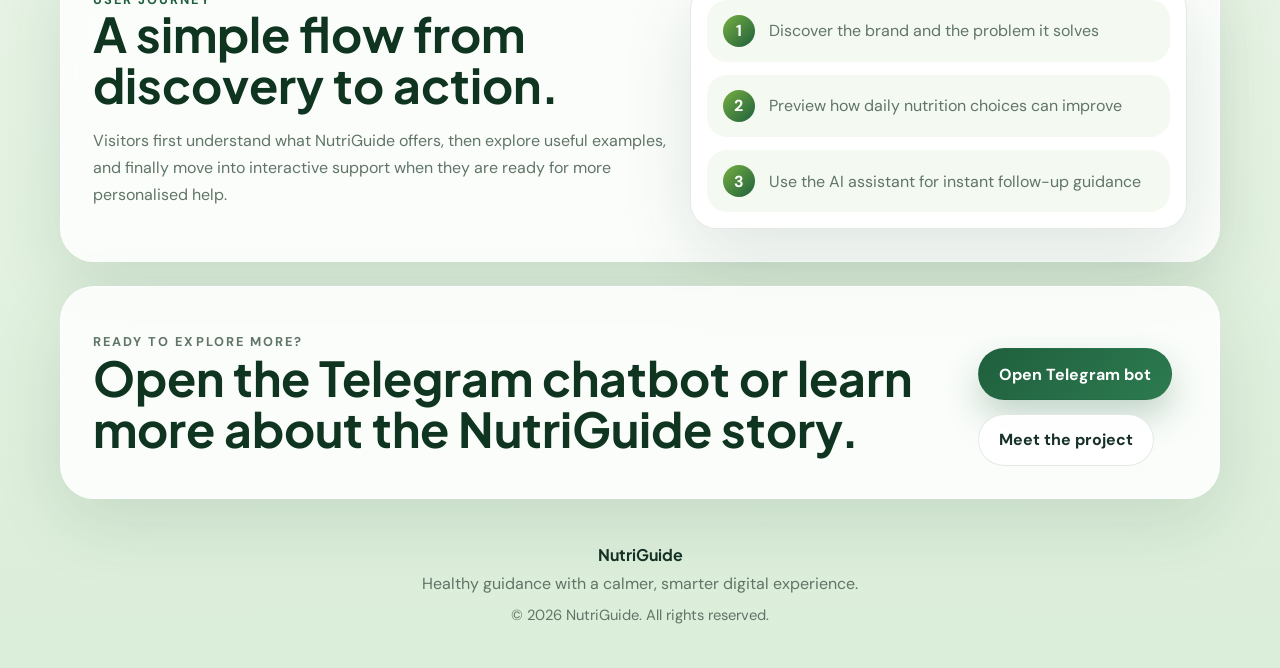
==== commit 35281f63: "added telegram bot" ====
--- a/index.html
+++ b/index.html
@@ -49,7 +49,9 @@
         <nav class="site-nav" id="site-nav" aria-label="Primary">
           <a href="index.html" aria-current="page">Home</a>
           <a href="about.html">About</a>
-          <a class="nav-cta" href="#planner">Try the planner</a>
+          <a class="nav-cta" href="https://t.me/C240nutriguide_bot" target="_blank" rel="noopener noreferrer">
+            Open Telegram bot
+          </a>
         </nav>
       </header>
 
@@ -65,8 +67,10 @@
             </p>
 
             <div class="hero-actions">
-              <a class="button button-primary" href="#features">See how it works</a>
-              <a class="button button-secondary" href="#planner">Try a quick demo</a>
+              <a class="button button-primary" href="#why">See how it works</a>
+              <a class="button button-secondary" href="https://t.me/C240nutriguide_bot" target="_blank" rel="noopener noreferrer">
+                Chat on Telegram
+              </a>
             </div>
 
             <div class="hero-trust">
@@ -112,7 +116,7 @@
           </aside>
         </section>
 
-        <section class="section">
+        <section class="section" id="why">
           <div class="section-heading">
             <p class="eyebrow">Why it stands out</p>
             <h2>Designed like a product, not just a project page.</h2>
@@ -180,68 +184,16 @@
           </div>
         </section>
 
-        <section class="section planner-section" id="planner">
-          <div class="section-heading">
-            <p class="eyebrow">Interactive preview</p>
-            <h2>See how NutriGuide adapts to different nutrition goals.</h2>
-            <p>
-              This quick planner shows the kind of personalised, easy-to-scan
-              support the product can deliver before a user even opens chat.
-            </p>
-          </div>
-
-          <div class="planner-shell">
-            <div class="planner-controls" role="tablist" aria-label="Nutrition goals">
-              <button
-                class="planner-tab is-active"
-                type="button"
-                data-goal="energy"
-                aria-pressed="true"
-              >
-                More energy
-              </button>
-              <button class="planner-tab" type="button" data-goal="balance" aria-pressed="false">
-                Balanced eating
-              </button>
-              <button class="planner-tab" type="button" data-goal="focus" aria-pressed="false">
-                Better focus
-              </button>
-            </div>
-
-            <div class="planner-panel" aria-live="polite">
-              <p class="planner-label">Today&apos;s suggestion</p>
-              <h3 class="planner-title">Build a steadier, more energising plate.</h3>
-              <p class="planner-copy">
-                Start with slower-release carbs, add a strong protein source,
-                and include fruit or vegetables for fibre and micronutrients.
-              </p>
-
-              <div class="planner-grid">
-                <article>
-                  <span>Main idea</span>
-                  <strong class="planner-idea">Oats or whole-grain carbs</strong>
-                </article>
-                <article>
-                  <span>Protein</span>
-                  <strong class="planner-protein">Eggs, tofu, or yogurt</strong>
-                </article>
-                <article>
-                  <span>Smart add-on</span>
-                  <strong class="planner-addon">Banana, berries, or nuts</strong>
-                </article>
-              </div>
-            </div>
-          </div>
-        </section>
-
         <section class="section cta-section">
           <div class="cta-card">
             <div>
               <p class="eyebrow">Ready to explore more?</p>
-              <h2>Explore the brand story and try the live assistant setup.</h2>
+              <h2>Open the Telegram chatbot or learn more about the NutriGuide story.</h2>
             </div>
             <div class="cta-actions">
-              <a class="button button-primary" href="#planner">Use the planner</a>
+              <a class="button button-primary" href="https://t.me/C240nutriguide_bot" target="_blank" rel="noopener noreferrer">
+                Open Telegram bot
+              </a>
               <a class="button button-secondary" href="about.html">Meet the project</a>
             </div>
           </div>
@@ -249,18 +201,27 @@
       </main>
 
       <footer class="site-footer">
-        <div>
-          <strong>NutriGuide</strong>
-          <p>Healthy guidance with a calmer, smarter digital experience.</p>
-        </div>
-        <div class="footer-links">
-          <a href="index.html">Home</a>
-          <a href="about.html">About</a>
-        </div>
+        <strong>NutriGuide</strong>
+        <p>Healthy guidance with a calmer, smarter digital experience.</p>
+        <p class="footer-meta">&copy; 2026 NutriGuide. All rights reserved.</p>
       </footer>
     </div>
 
     <div class="chat-widget">
+      <a
+        class="telegram-link"
+        href="https://t.me/C240nutriguide_bot"
+        target="_blank"
+        rel="noopener noreferrer"
+        aria-label="Open NutriGuide Telegram bot"
+      >
+        <img
+          class="telegram-link-icon"
+          src="images/Telegram_logo.svg.webp"
+          alt=""
+          aria-hidden="true"
+        />
+      </a>
       <button
         class="chat-toggle"
         type="button"
--- a/styles.css
+++ b/styles.css
@@ -594,29 +594,24 @@
 }
 
 .site-footer {
-  display: flex;
-  align-items: center;
-  justify-content: space-between;
-  gap: 1rem;
+  display: grid;
+  justify-items: center;
+  gap: 0.35rem;
   padding: 0.8rem 0 2.5rem;
+  text-align: center;
 }
 
 .site-footer strong {
   font-family: "Plus Jakarta Sans", system-ui, sans-serif;
+  font-size: 1rem;
 }
 
 .site-footer p {
-  margin: 0.35rem 0 0;
-}
-
-.footer-links {
-  display: flex;
-  gap: 1rem;
-  flex-wrap: wrap;
-}
-
-.footer-links a {
-  color: var(--muted);
+  margin: 0;
+}
+
+.footer-meta {
+  font-size: 0.92rem;
 }
 
 .chat-widget {
@@ -630,9 +625,25 @@
 }
 
 .chat-toggle,
+.telegram-link,
 .chat-close {
   border: 0;
+}
+
+.chat-toggle,
+.telegram-link {
   cursor: pointer;
+}
+
+.telegram-link {
+  width: 4.25rem;
+  height: 4.25rem;
+  border-radius: 999px;
+  display: grid;
+  place-items: center;
+  background: #ffffff;
+  box-shadow: 0 18px 34px rgba(43, 135, 197, 0.24);
+  transition: transform 160ms ease, box-shadow 160ms ease;
 }
 
 .chat-toggle {
@@ -651,12 +662,24 @@
   display: none;
 }
 
+.telegram-link:hover,
+.telegram-link:focus-visible,
 .chat-toggle:hover,
 .chat-toggle:focus-visible {
   transform: translateY(-2px);
+}
+
+.telegram-link:hover,
+.telegram-link:focus-visible {
+  box-shadow: 0 24px 40px rgba(43, 135, 197, 0.32);
+}
+
+.chat-toggle:hover,
+.chat-toggle:focus-visible {
   box-shadow: 0 26px 46px rgba(31, 95, 61, 0.34);
 }
 
+.telegram-link-icon,
 .chat-toggle-icon {
   width: 100%;
   height: 100%;
@@ -748,8 +771,7 @@
     grid-template-columns: 1fr;
   }
 
-  .cta-card,
-  .site-footer {
+  .cta-card {
     flex-direction: column;
     align-items: flex-start;
   }
@@ -829,6 +851,11 @@
     height: 3.8rem;
   }
 
+  .telegram-link {
+    width: 3.8rem;
+    height: 3.8rem;
+  }
+
   .chat-panel {
     width: min(100vw - 1rem, 390px);
     height: min(70vh, 560px);
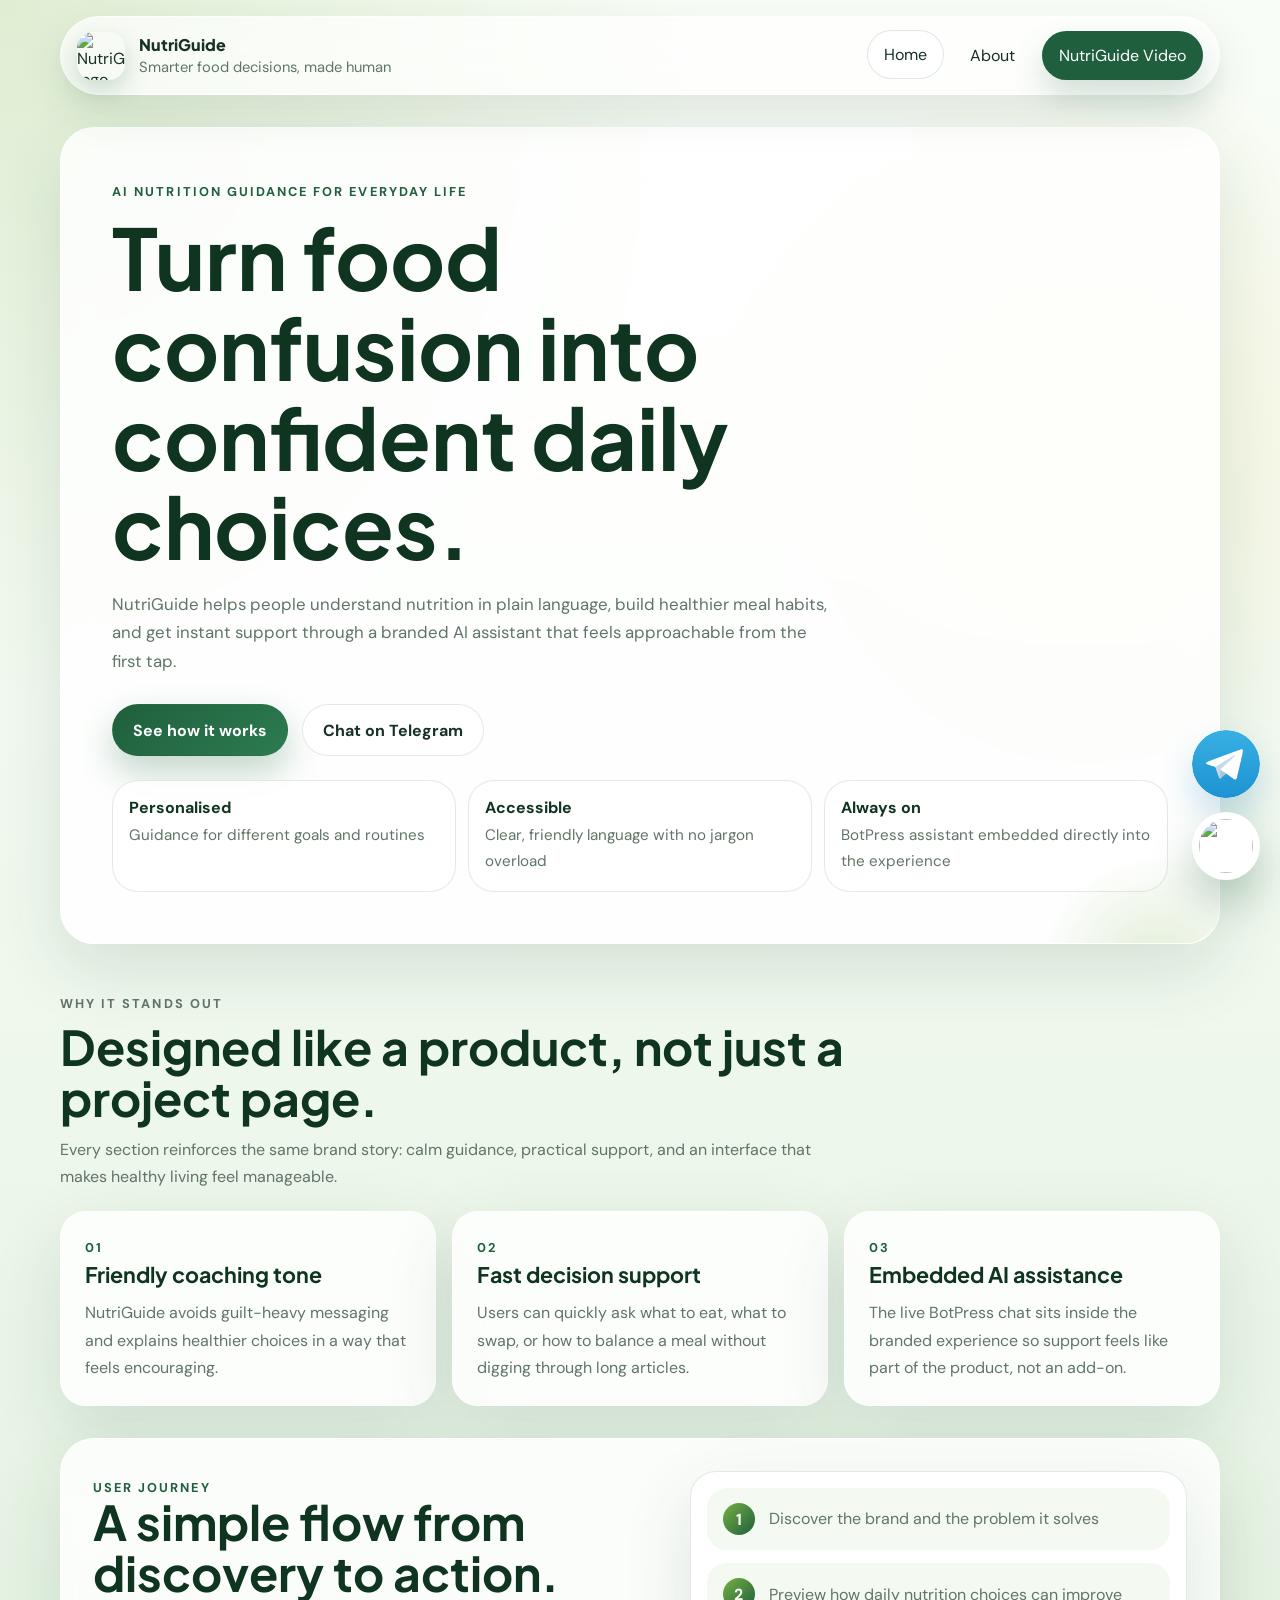
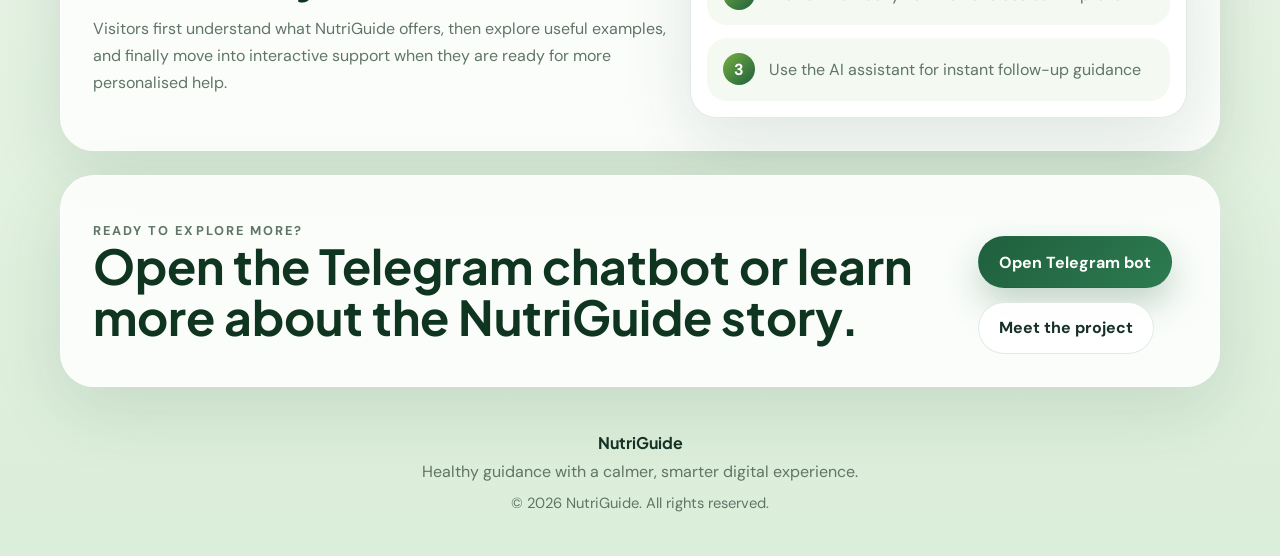
==== commit 6ffe1b8e: "more uiux changes" ====
--- a/index.html
+++ b/index.html
@@ -49,8 +49,8 @@
         <nav class="site-nav" id="site-nav" aria-label="Primary">
           <a href="index.html" aria-current="page">Home</a>
           <a href="about.html">About</a>
-          <a class="nav-cta" href="https://t.me/C240nutriguide_bot" target="_blank" rel="noopener noreferrer">
-            Open Telegram bot
+          <a class="nav-cta" href="about.html#video">
+            NutriGuide Video
           </a>
         </nav>
       </header>
@@ -88,32 +88,6 @@
               </div>
             </div>
           </div>
-
-          <aside class="hero-panel" aria-label="NutriGuide highlights">
-            <div class="spotlight-card">
-              <p class="panel-label">Launch snapshot</p>
-              <h2>A wellness tool built for real routines.</h2>
-              <p>
-                From meal planning and portion guidance to quick healthy swaps,
-                NutriGuide is designed to support small decisions that add up.
-              </p>
-            </div>
-
-            <div class="metric-stack">
-              <article>
-                <span>Primary users</span>
-                <strong>Students and busy adults</strong>
-              </article>
-              <article>
-                <span>Core value</span>
-                <strong>Simple, actionable nutrition help</strong>
-              </article>
-              <article>
-                <span>Powered by</span>
-                <strong>BotPress + branded web experience</strong>
-              </article>
-            </div>
-          </aside>
         </section>
 
         <section class="section" id="why">
--- a/styles.css
+++ b/styles.css
@@ -203,6 +203,10 @@
   align-items: stretch;
 }
 
+.hero-home {
+  grid-template-columns: 1fr;
+}
+
 .hero-copy,
 .hero-panel,
 .info-card,
@@ -233,6 +237,22 @@
   padding: clamp(1.8rem, 4vw, 3.3rem);
 }
 
+.page-hero {
+  position: relative;
+  overflow: hidden;
+}
+
+.page-hero::after {
+  content: "";
+  position: absolute;
+  inset: auto -8% -28% auto;
+  width: 260px;
+  height: 260px;
+  border-radius: 50%;
+  background: radial-gradient(circle, rgba(118, 176, 65, 0.18), transparent 70%);
+  pointer-events: none;
+}
+
 .hero-home .hero-copy {
   position: relative;
   overflow: hidden;
@@ -311,6 +331,39 @@
   font-size: 1.05rem;
 }
 
+.about-actions {
+  display: flex;
+  gap: 0.85rem;
+  flex-wrap: wrap;
+  margin-top: 1.8rem;
+}
+
+.about-highlights {
+  display: grid;
+  grid-template-columns: repeat(3, minmax(0, 1fr));
+  gap: 0.9rem;
+  margin-top: 1.8rem;
+}
+
+.about-highlights article {
+  padding: 1rem 1.05rem;
+  border-radius: var(--radius-lg);
+  background: rgba(255, 255, 255, 0.78);
+  border: 1px solid var(--line);
+}
+
+.about-highlights strong {
+  display: block;
+  color: var(--brand-ink);
+}
+
+.about-highlights span {
+  display: block;
+  margin-top: 0.35rem;
+  color: var(--muted);
+  line-height: 1.6;
+}
+
 .hero-actions,
 .cta-actions {
   display: flex;
@@ -418,6 +471,14 @@
   margin-bottom: 1.3rem;
 }
 
+.section-heading h2 {
+  margin-top: 0.45rem;
+}
+
+.section-heading p:last-child {
+  margin: 0.8rem 0 0;
+}
+
 .card-grid {
   display: grid;
   grid-template-columns: repeat(3, minmax(0, 1fr));
@@ -426,6 +487,7 @@
 
 .info-card {
   padding: 1.5rem;
+  transition: transform 180ms ease, box-shadow 180ms ease;
 }
 
 .info-card h3 {
@@ -434,6 +496,11 @@
 
 .info-card p {
   margin: 0.8rem 0 0;
+}
+
+.info-card:hover {
+  transform: translateY(-4px);
+  box-shadow: 0 26px 54px rgba(19, 63, 39, 0.15);
 }
 
 .section-band {
@@ -453,6 +520,10 @@
   padding: 1rem;
   background: var(--surface-strong);
   border: 1px solid var(--line);
+}
+
+.journey-card .button {
+  margin-top: 0.35rem;
 }
 
 .journey-step {
@@ -593,6 +664,49 @@
   max-width: 62rem;
 }
 
+body[data-page="about"] .page-hero {
+  margin-top: 1.1rem;
+}
+
+body[data-page="about"] .section {
+  padding-top: 1.25rem;
+  padding-bottom: 1.8rem;
+}
+
+.about-hero {
+  max-width: none;
+}
+
+.about-story,
+.about-telegram {
+  position: relative;
+}
+
+.about-story {
+  margin-top: 1rem;
+}
+
+.about-telegram {
+  margin-top: 1rem;
+}
+
+.about-story::before,
+.about-telegram::before {
+  content: "";
+  position: absolute;
+  inset: 0;
+  border-radius: inherit;
+  pointer-events: none;
+}
+
+.about-story::before {
+  background: linear-gradient(135deg, rgba(118, 176, 65, 0.08), rgba(255, 255, 255, 0));
+}
+
+.about-telegram::before {
+  background: linear-gradient(135deg, rgba(43, 135, 197, 0.08), rgba(255, 255, 255, 0));
+}
+
 .site-footer {
   display: grid;
   justify-items: center;
@@ -766,6 +880,7 @@
   .split-layout,
   .planner-shell,
   .brand-board,
+  .about-highlights,
   .hero-trust,
   .planner-grid {
     grid-template-columns: 1fr;
